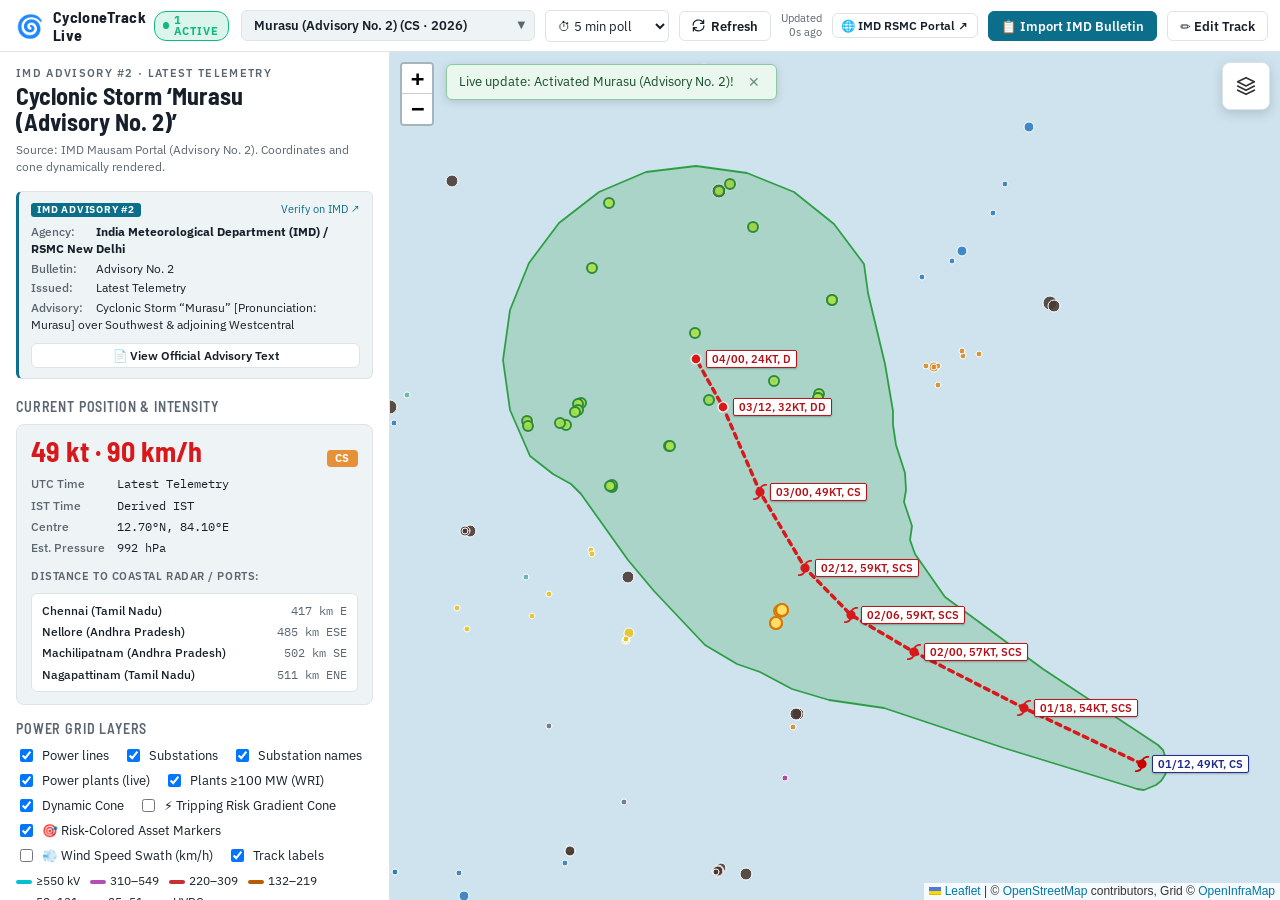
==== index.html @ f9aaacc7 "Integrate physical wind speed decay model into tripping risk and add toggles for risk gradient and w" ====
<!doctype html>
<html lang="en">
<head>
  <meta charset="utf-8">
  <meta name="viewport" content="width=device-width, initial-scale=1">
  <title>Live Cyclone Track & Power Grid Impact Dashboard</title>

  <!-- Google Fonts -->
  <link rel="stylesheet" href="https://fonts.googleapis.com/css2?family=Barlow+Semi+Condensed:wght@600;700&family=IBM+Plex+Mono:wght@400;500&family=IBM+Plex+Sans:wght@400;500;600&display=swap">

  <!-- Core Styles -->
  <link rel="stylesheet" href="leaflet.css">
  <link rel="stylesheet" href="app.css">
</head>
<body>

  <!-- TOP LIVE TOOLBAR -->
  <header id="topbar">
    <div class="brand-section">
      <span class="brand-logo" role="img" aria-label="Cyclone">🌀</span>
      <div class="brand-title">
        <span>CycloneTrack Live</span>
        <span class="live-badge" id="live-badge">
          <span class="live-dot"></span>
          <span id="live-indicator-text">LIVE</span>
        </span>
      </div>
    </div>

    <div class="toolbar-controls">
      <!-- Active Storm Selection Dropdown -->
      <div class="storm-select-wrap">
        <select id="storm-select" class="storm-select" aria-label="Select Cyclone"></select>
        <span class="storm-select-arrow">▼</span>
      </div>

      <!-- Auto Poll Selector -->
      <select id="auto-poll-select" title="Auto-refresh interval" aria-label="Auto-refresh interval">
        <option value="5" selected>⏱ 5 min poll</option>
        <option value="1">⏱ 1 min poll</option>
        <option value="15">⏱ 15 min poll</option>
        <option value="0">⏱ Manual only</option>
      </select>

      <!-- Refresh Now Button -->
      <button class="btn" id="refresh-btn" title="Check for latest live cyclone advisory">
        <svg width="13" height="13" viewBox="0 0 24 24" fill="none" stroke="currentColor" stroke-width="2.2" stroke-linecap="round" stroke-linejoin="round">
          <path d="M21.5 2v6h-6M2.5 22v-6h6M2 11.5a10 10 0 0 1 18.8-4.3M22 12.5a10 10 0 0 1-18.8 4.2"/>
        </svg>
        <span>Refresh</span>
      </button>

      <div class="refresh-meta">
        <span id="refresh-meta-time">Checking feeds...</span>
      </div>

      <!-- Action Buttons -->
      <a href="https://rsmcnewdelhi.imd.gov.in" target="_blank" rel="noopener" class="btn btn-sm" title="Open official IMD RSMC New Delhi website">
        🌐 IMD RSMC Portal ↗
      </a>

      <button class="btn btn-primary" id="btn-open-import" title="Paste official text bulletin from IMD or RSMC">
        📋 Import IMD Bulletin
      </button>

      <button class="btn" id="btn-open-edit" title="Edit track coordinates, winds, or simulate landfall">
        ✏️ Edit Track
      </button>
    </div>
  </header>

  <!-- MAIN APP CONTAINER -->
  <div id="main">
    <!-- LEFT SIDEBAR -->
    <aside id="panel">
      <header>
        <div class="eyebrow" id="storm-eyebrow">IMD Track · Live Advisory</div>
        <h1 id="storm-title">Tropical Cyclone Track</h1>
        <div class="issue" id="storm-source">Data plotted dynamically on OpenInfraMap power transmission infrastructure.</div>
      </header>

      <!-- OFFICIAL DATA SOURCE CARD -->
      <div class="source-card">
        <div class="source-header">
          <span class="source-badge" id="source-badge">OFFICIAL IMD ADVISORY</span>
          <a href="https://rsmcnewdelhi.imd.gov.in" id="source-link" target="_blank" rel="noopener">Verify on IMD ↗</a>
        </div>
        <div class="source-meta">
          <div><span class="lbl-dim">Agency:</span> <b id="source-agency">India Meteorological Department (IMD)</b></div>
          <div><span class="lbl-dim">Bulletin:</span> <span id="source-bulletin">Bulletin No. 19 (BOB/08/2026)</span></div>
          <div><span class="lbl-dim">Issued:</span> <span id="source-time">27 Oct 2026, 1715 IST (1145 UTC)</span></div>
          <div><span class="lbl-dim">Advisory:</span> <span id="source-type">National Cyclone Warning (Red Message)</span></div>
        </div>
        <button type="button" class="btn btn-sm" id="btn-view-raw-bulletin" style="width:100%; justify-content:center; margin-top:4px;">
          📄 View Official Advisory Text
        </button>
      </div>

      <!-- CURRENT OBSERVATION CARD -->
      <section>
        <h2>Current Position & Intensity</h2>
        <div class="now-card">
          <div class="now-header">
            <span class="now-wind" id="now-wind-badge">-- kt</span>
            <span class="now-cat-badge" id="now-cat-chip">--</span>
          </div>

          <dl class="now-grid">
            <dt>UTC Time</dt><dd id="now-time-utc">--</dd>
            <dt>IST Time</dt><dd id="now-time-ist">--</dd>
            <dt>Centre</dt><dd id="now-coords">--</dd>
            <dt>Est. Pressure</dt><dd id="now-pressure">--</dd>
          </dl>

          <!-- Dynamic Distances to Coastal Reference Ports -->
          <div style="font-size:11px; font-weight:600; text-transform:uppercase; letter-spacing:0.05em; color:var(--muted); margin-top:4px;">
            Distance to Coastal Radar / Ports:
          </div>
          <div class="distances-box" id="station-distances">
            <!-- Populated dynamically by app.js -->
          </div>
        </div>
      </section>

      <!-- MAP LAYERS & VOLTAGE LEGENDS -->
      <section>
        <h2>Power Grid Layers</h2>
        <div class="toggles">
          <label><input type="checkbox" id="t-lines" checked> Power lines</label>
          <label><input type="checkbox" id="t-subs" checked> Substations</label>
          <label><input type="checkbox" id="t-sname" checked> Substation names</label>
          <label><input type="checkbox" id="t-plants" checked> Power plants (live)</label>
          <label><input type="checkbox" id="t-wri" checked> Plants ≥100 MW (WRI)</label>
          <label><input type="checkbox" id="t-cone" checked> Dynamic Cone</label>
          <label><input type="checkbox" id="t-prob-gradient"> ⚡ Tripping Risk Gradient Cone</label>
          <label><input type="checkbox" id="t-asset-risk" checked> 🎯 Risk-Colored Asset Markers</label>
          <label><input type="checkbox" id="t-wind-gradient"> 💨 Wind Speed Swath (km/h)</label>
          <label><input type="checkbox" id="t-labels" checked> Track labels</label>
        </div>

        <!-- DYNAMIC PROBABILITY GRADIENT LEGEND (Visible when toggle is ON) -->
        <div id="prob-legend-card" class="prob-legend-card" style="display:none;">
          <div class="prob-legend-header">
            <span>⚡ Tripping Risk Gradient (P<sub>trip</sub>)</span>
            <span class="prob-legend-badge">Wind + Asymmetry + kV</span>
          </div>
          <div class="prob-gradient-bar"></div>
          <div class="prob-gradient-ticks">
            <span class="tick-low">Low (&lt;40%)</span>
            <span class="tick-med">Moderate (40–70%)</span>
            <span class="tick-high">High (&gt;70% / Eyewall)</span>
          </div>
        </div>

        <!-- DYNAMIC WIND SPEED SWATH LEGEND (Visible when wind swath toggle is ON) -->
        <div id="wind-legend-card" class="prob-legend-card wind-legend-card" style="display:none;">
          <div class="prob-legend-header">
            <span>💨 Wind Speed Swath (Rankine Model)</span>
            <span class="prob-legend-badge">Surface Wind</span>
          </div>
          <div class="wind-gradient-bar"></div>
          <div class="prob-gradient-ticks">
            <span class="tick-low">Gale (65–90 km/h)</span>
            <span class="tick-med">Storm (90–120 km/h)</span>
            <span class="tick-high">Hurricane (&gt;120 km/h)</span>
          </div>
        </div>

        <div class="kv">
          <span><i class="sw" style="background:#00C1CF"></i>≥550 kV</span>
          <span><i class="sw" style="background:#B54EB2"></i>310–549</span>
          <span><i class="sw" style="background:#C73030"></i>220–309</span>
          <span><i class="sw" style="background:#B55D00"></i>132–219</span>
          <span><i class="sw" style="background:#B59F10"></i>52–131</span>
          <span><i class="sw" style="background:#55B555"></i>25–51</span>
          <span><i class="sw" style="background:#4E01B5"></i>HVDC</span>
        </div>

        <div class="kv">
          <span><i class="dot" style="background:#4a3b35"></i>Coal</span>
          <span><i class="dot" style="background:#d98b2b"></i>Gas</span>
          <span><i class="dot" style="background:#2f7fc1"></i>Hydro</span>
          <span><i class="dot" style="background:#e6c229"></i>Solar</span>
          <span><i class="dot" style="background:#5bb5a2"></i>Wind</span>
          <span><i class="dot" style="background:#b0359b"></i>Nuclear</span>
        </div>
      </section>

      <!-- GRID ASSET IMPACT SCANNER -->
      <section>
        <h2>Grid Assets Inside the Cone</h2>
        <div class="row" style="flex-wrap: wrap; gap: 6px;">
          <select id="kv" aria-label="Voltage level filter" style="flex: 1 1 140px; min-width: 130px;">
            <option value="765">≥ 765 kV (Extra High Voltage)</option>
            <option value="400">≥ 400 kV (Grid Backbone)</option>
            <option value="220" selected>≥ 220 kV (High Voltage)</option>
            <option value="132">≥ 132 kV (Sub-Transmission)</option>
            <option value="66">≥ 66 kV (Regional Grid)</option>
            <option value="33">≥ 33 kV (Medium Voltage)</option>
            <option value="0">All Voltages</option>
          </select>
          <button class="btn btn-primary btn-sm" id="scan" title="Re-scan grid assets inside cone">Re-scan</button>
          <button class="btn btn-sm" id="fitcone" title="Zoom map to the cone of uncertainty">Zoom to Cone</button>
          <button class="btn btn-sm btn-success" id="btn-export-excel" title="Download Excel spreadsheet of exposed grid assets inside the forecast cone">
            <svg width="13" height="13" viewBox="0 0 24 24" fill="none" stroke="currentColor" stroke-width="2.2" stroke-linecap="round" stroke-linejoin="round">
              <path d="M21 15v4a2 2 0 0 1-2 2H5a2 2 0 0 1-2-2v-4"/>
              <polyline points="7 10 12 15 17 10"/>
              <line x1="12" y1="15" x2="12" y2="3"/>
            </svg>
            <span>Excel Download</span>
          </button>
        </div>

        <!-- RISK & WIND QUICK-TOGGLE ROW -->
        <div class="risk-toggle-row">
          <label class="risk-pill-toggle" title="Toggle Tripping Risk Color Gradient on the forecast cone">
            <input type="checkbox" id="t-prob-gradient-sec">
            <span>⚡ Tripping Risk Gradient</span>
          </label>
          <label class="risk-pill-toggle" title="Highlight affected substations and power plants with risk-colored circle markers on the map">
            <input type="checkbox" id="t-asset-risk-sec" checked>
            <span>🎯 Risk Markers on Map</span>
          </label>
          <label class="risk-pill-toggle" title="Show Wind Speed Intensity swath on the map">
            <input type="checkbox" id="t-wind-gradient-sec">
            <span>💨 Wind Swath</span>
          </label>
        </div>

        <p class="note">Filter transmission lines and substations on the map by voltage, and scan exposed assets inside the forecast cone.</p>
        <div id="assets"></div>
      </section>

      <!-- DYNAMIC TRACK POINTS TABLE -->
      <section>
        <h2>Track & Forecast Table</h2>
        <div style="overflow-x:auto">
          <table>
            <thead>
              <tr>
                <th>UTC</th>
                <th>IST</th>
                <th>Lat</th>
                <th>Lon</th>
                <th>kt (km/h)</th>
                <th>Cat</th>
              </tr>
            </thead>
            <tbody id="trk"></tbody>
          </table>
        </div>
        <p class="note">Click any row to inspect position. Forecast positions expand into the 70% Cone of Uncertainty following official IMD Standard Operating Procedure (SOP) error radii.</p>
      </section>

      <p class="note">
        Grid data © <a href="https://openinframap.org/copyright" target="_blank" rel="noopener">OpenInfraMap</a> / OpenStreetMap.
        Cyclone feeds: <a href="https://rsmcnewdelhi.imd.gov.in" target="_blank" rel="noopener">IMD RSMC New Delhi</a> &amp; Living Atlas JTWC/NHC.
      </p>
    </aside>

    <!-- MAP CONTAINER -->
    <div id="mapwrap">
      <div id="map"></div>
      <div id="status" role="status" hidden></div>
    </div>
  </div>

  <!-- MODAL: IMPORT IMD BULLETIN -->
  <div class="modal-overlay" id="modal-import" role="dialog" aria-modal="true" aria-labelledby="import-title">
    <div class="modal-box">
      <div class="modal-header">
        <h3 class="modal-title" id="import-title">📋 Import Official IMD Cyclone Bulletin</h3>
        <button type="button" class="modal-close" id="btn-close-import" aria-label="Close modal">✕</button>
      </div>
      <div class="modal-body">
        <p style="margin:0; font-size:12.5px; color:var(--muted);">
          Paste text directly from an official IMD Bulletin (RSMC New Delhi / Mausam portal) or choose a sample cyclone below. The engine will automatically extract the track points, winds, categories, and construct the dynamic Cone of Uncertainty.
        </p>

        <div style="font-size:11.5px; font-weight:600; color:var(--muted);">Or load a recent benchmark bulletin:</div>
        <div class="sample-pills">
          <button type="button" class="btn btn-sm btn-sample-bulletin" data-storm="dana_2024">Cyclone Dana (Oct 2024)</button>
          <button type="button" class="btn btn-sm btn-sample-bulletin" data-storm="remal_2024">Cyclone Remal (May 2024)</button>
          <button type="button" class="btn btn-sm btn-sample-bulletin" data-storm="michaung_2023">Cyclone Michaung (Dec 2023)</button>
          <button type="button" class="btn btn-sm btn-sample-bulletin" data-storm="biparjoy_2023">Cyclone Biparjoy (June 2023)</button>
          <button type="button" class="btn btn-sm btn-sample-bulletin" data-storm="arnab_2026">Cyclone Arnab (Scenario)</button>
        </div>

        <textarea class="bulletin-input" id="bulletin-textarea" placeholder="Paste full IMD bulletin text here..."></textarea>
      </div>
      <div class="modal-footer">
        <button type="button" class="btn" id="btn-cancel-import">Cancel</button>
        <button type="button" class="btn btn-primary" id="btn-apply-import">Parse &amp; Plot Dynamic Track</button>
      </div>
    </div>
  </div>

  <!-- MODAL: TRACK COORDINATE EDITOR -->
  <div class="modal-overlay" id="modal-edit" role="dialog" aria-modal="true" aria-labelledby="edit-title">
    <div class="modal-box" style="width:680px">
      <div class="modal-header">
        <h3 class="modal-title" id="edit-title">✏️ Interactive Track &amp; Landfall Simulator</h3>
        <button type="button" class="modal-close" id="btn-close-edit" aria-label="Close modal">✕</button>
      </div>
      <div class="modal-body">
        <p style="margin:0; font-size:12.5px; color:var(--muted);">
          Edit track coordinates, wind speed (knots), or category. The Cone of Uncertainty and exposed power grid assets will recalculate in real-time.
        </p>
        <div style="overflow-x:auto; max-height:260px;">
          <table>
            <thead>
              <tr>
                <th>Time</th><th>Lat (°N)</th><th>Lon (°E)</th><th>kt</th><th>Cat</th><th>Kind</th><th></th>
              </tr>
            </thead>
            <tbody id="editor-tbody"></tbody>
          </table>
        </div>
        <button type="button" class="btn btn-sm" id="btn-add-point" style="align-self:flex-start;">+ Add Coordinate</button>
      </div>
      <div class="modal-footer">
        <button type="button" class="btn" id="btn-cancel-edit">Cancel</button>
        <button type="button" class="btn btn-primary" id="btn-apply-edit">Recalculate Cone &amp; Apply</button>
      </div>
    </div>
  </div>

  <!-- MODAL: VIEW RAW OFFICIAL BULLETIN -->
  <div class="modal-overlay" id="modal-raw" role="dialog" aria-modal="true" aria-labelledby="raw-title">
    <div class="modal-box" style="width:680px">
      <div class="modal-header">
        <h3 class="modal-title" id="raw-title">📄 Official Meteorological Advisory Text</h3>
        <button type="button" class="modal-close" id="btn-close-raw" aria-label="Close modal">✕</button>
      </div>
      <div class="modal-body">
        <div style="display:flex; justify-content:space-between; align-items:center; font-size:12px; color:var(--muted); margin-bottom:4px;">
          <span id="raw-modal-meta">Source: IMD RSMC New Delhi (Official Bulletin)</span>
          <a href="https://rsmcnewdelhi.imd.gov.in" target="_blank" rel="noopener" class="btn btn-sm" id="raw-modal-link">Open IMD Website ↗</a>
        </div>
        <pre class="raw-bulletin-box" id="raw-bulletin-text"></pre>
      </div>
      <div class="modal-footer">
        <button type="button" class="btn" id="btn-cancel-raw">Close</button>
      </div>
    </div>
  </div>

  <!-- SCRIPTS -->
  <script src="leaflet-bundle.js"></script>
  <script src="base_data.js"></script>
  <script src="cyclone_presets.js"></script>
  <script src="data/latest_cyclone_data.js"></script>
  <script src="cyclone_engine.js"></script>
  <script src="app.js"></script>
</body>
</html>
---- leaflet.css ----
.leaflet-pane,
.leaflet-tile,
.leaflet-marker-icon,
.leaflet-marker-shadow,
.leaflet-tile-container,
.leaflet-pane > svg,
.leaflet-pane > canvas,
.leaflet-zoom-box,
.leaflet-image-layer,
.leaflet-layer {
	position: absolute;
	left: 0;
	top: 0;
	}
.leaflet-container {
	overflow: hidden;
	}
.leaflet-tile,
.leaflet-marker-icon,
.leaflet-marker-shadow {
	-webkit-user-select: none;
	   -moz-user-select: none;
	        user-select: none;
	  -webkit-user-drag: none;
	}
/* Prevents IE11 from highlighting tiles in blue */
.leaflet-tile::selection {
	background: transparent;
}
/* Safari renders non-retina tile on retina better with this, but Chrome is worse */
.leaflet-safari .leaflet-tile {
	image-rendering: -webkit-optimize-contrast;
	}
/* hack that prevents hw layers "stretching" when loading new tiles */
.leaflet-safari .leaflet-tile-container {
	width: 1600px;
	height: 1600px;
	-webkit-transform-origin: 0 0;
	}
.leaflet-marker-icon,
.leaflet-marker-shadow {
	display: block;
	}
/* .leaflet-container svg: reset svg max-width decleration shipped in Joomla! (joomla.org) 3.x */
/* .leaflet-container img: map is broken in FF if you have max-width: 100% on tiles */
.leaflet-container .leaflet-overlay-pane svg {
	max-width: none !important;
	max-height: none !important;
	}
.leaflet-container .leaflet-marker-pane img,
.leaflet-container .leaflet-shadow-pane img,
.leaflet-container .leaflet-tile-pane img,
.leaflet-container img.leaflet-image-layer,
.leaflet-container .leaflet-tile {
	max-width: none !important;
	max-height: none !important;
	width: auto;
	padding: 0;
	}

.leaflet-container img.leaflet-tile {
	/* See: https://bugs.chromium.org/p/chromium/issues/detail?id=600120 */
	mix-blend-mode: plus-lighter;
}

.leaflet-container.leaflet-touch-zoom {
	-ms-touch-action: pan-x pan-y;
	touch-action: pan-x pan-y;
	}
.leaflet-container.leaflet-touch-drag {
	-ms-touch-action: pinch-zoom;
	/* Fallback for FF which doesn't support pinch-zoom */
	touch-action: none;
	touch-action: pinch-zoom;
}
.leaflet-container.leaflet-touch-drag.leaflet-touch-zoom {
	-ms-touch-action: none;
	touch-action: none;
}
.leaflet-container {
	-webkit-tap-highlight-color: transparent;
}
.leaflet-container a {
	-webkit-tap-highlight-color: rgba(51, 181, 229, 0.4);
}
.leaflet-tile {
	filter: inherit;
	visibility: hidden;
	}
.leaflet-tile-loaded {
	visibility: inherit;
	}
.leaflet-zoom-box {
	width: 0;
	height: 0;
	-moz-box-sizing: border-box;
	     box-sizing: border-box;
	z-index: 800;
	}
/* workaround for https://bugzilla.mozilla.org/show_bug.cgi?id=888319 */
.leaflet-overlay-pane svg {
	-moz-user-select: none;
	}

.leaflet-pane         { z-index: 400; }

.leaflet-tile-pane    { z-index: 200; }
.leaflet-overlay-pane { z-index: 400; }
.leaflet-shadow-pane  { z-index: 500; }
.leaflet-marker-pane  { z-index: 600; }
.leaflet-tooltip-pane   { z-index: 650; }
.leaflet-popup-pane   { z-index: 700; }

.leaflet-map-pane canvas { z-index: 100; }
.leaflet-map-pane svg    { z-index: 200; }

.leaflet-vml-shape {
	width: 1px;
	height: 1px;
	}
.lvml {
	behavior: url(#default#VML);
	display: inline-block;
	position: absolute;
	}


/* control positioning */

.leaflet-control {
	position: relative;
	z-index: 800;
	pointer-events: visiblePainted; /* IE 9-10 doesn't have auto */
	pointer-events: auto;
	}
.leaflet-top,
.leaflet-bottom {
	position: absolute;
	z-index: 1000;
	pointer-events: none;
	}
.leaflet-top {
	top: 0;
	}
.leaflet-right {
	right: 0;
	}
.leaflet-bottom {
	bottom: 0;
	}
.leaflet-left {
	left: 0;
	}
.leaflet-control {
	float: left;
	clear: both;
	}
.leaflet-right .leaflet-control {
	float: right;
	}
.leaflet-top .leaflet-control {
	margin-top: 10px;
	}
.leaflet-bottom .leaflet-control {
	margin-bottom: 10px;
	}
.leaflet-left .leaflet-control {
	margin-left: 10px;
	}
.leaflet-right .leaflet-control {
	margin-right: 10px;
	}


/* zoom and fade animations */

.leaflet-fade-anim .leaflet-popup {
	opacity: 0;
	-webkit-transition: opacity 0.2s linear;
	   -moz-transition: opacity 0.2s linear;
	        transition: opacity 0.2s linear;
	}
.leaflet-fade-anim .leaflet-map-pane .leaflet-popup {
	opacity: 1;
	}
.leaflet-zoom-animated {
	-webkit-transform-origin: 0 0;
	    -ms-transform-origin: 0 0;
	        transform-origin: 0 0;
	}
svg.leaflet-zoom-animated {
	will-change: transform;
}

.leaflet-zoom-anim .leaflet-zoom-animated {
	-webkit-transition: -webkit-transform 0.25s cubic-bezier(0,0,0.25,1);
	   -moz-transition:    -moz-transform 0.25s cubic-bezier(0,0,0.25,1);
	        transition:         transform 0.25s cubic-bezier(0,0,0.25,1);
	}
.leaflet-zoom-anim .leaflet-tile,
.leaflet-pan-anim .leaflet-tile {
	-webkit-transition: none;
	   -moz-transition: none;
	        transition: none;
	}

.leaflet-zoom-anim .leaflet-zoom-hide {
	visibility: hidden;
	}


/* cursors */

.leaflet-interactive {
	cursor: pointer;
	}
.leaflet-grab {
	cursor: -webkit-grab;
	cursor:    -moz-grab;
	cursor:         grab;
	}
.leaflet-crosshair,
.leaflet-crosshair .leaflet-interactive {
	cursor: crosshair;
	}
.leaflet-popup-pane,
.leaflet-control {
	cursor: auto;
	}
.leaflet-dragging .leaflet-grab,
.leaflet-dragging .leaflet-grab .leaflet-interactive,
.leaflet-dragging .leaflet-marker-draggable {
	cursor: move;
	cursor: -webkit-grabbing;
	cursor:    -moz-grabbing;
	cursor:         grabbing;
	}

/* marker & overlays interactivity */
.leaflet-marker-icon,
.leaflet-marker-shadow,
.leaflet-image-layer,
.leaflet-pane > svg path,
.leaflet-tile-container {
	pointer-events: none;
	}

.leaflet-marker-icon.leaflet-interactive,
.leaflet-image-layer.leaflet-interactive,
.leaflet-pane > svg path.leaflet-interactive,
svg.leaflet-image-layer.leaflet-interactive path {
	pointer-events: visiblePainted; /* IE 9-10 doesn't have auto */
	pointer-events: auto;
	}

/* visual tweaks */

.leaflet-container {
	background: #ddd;
	outline-offset: 1px;
	}
.leaflet-container a {
	color: #0078A8;
	}
.leaflet-zoom-box {
	border: 2px dotted #38f;
	background: rgba(255,255,255,0.5);
	}


/* general typography */
.leaflet-container {
	font-family: "Helvetica Neue", Arial, Helvetica, sans-serif;
	font-size: 12px;
	font-size: 0.75rem;
	line-height: 1.5;
	}


/* general toolbar styles */

.leaflet-bar {
	box-shadow: 0 1px 5px rgba(0,0,0,0.65);
	border-radius: 4px;
	}
.leaflet-bar a {
	background-color: #fff;
	border-bottom: 1px solid #ccc;
	width: 26px;
	height: 26px;
	line-height: 26px;
	display: block;
	text-align: center;
	text-decoration: none;
	color: black;
	}
.leaflet-bar a,
.leaflet-control-layers-toggle {
	background-position: 50% 50%;
	background-repeat: no-repeat;
	display: block;
	}
.leaflet-bar a:hover,
.leaflet-bar a:focus {
	background-color: #f4f4f4;
	}
.leaflet-bar a:first-child {
	border-top-left-radius: 4px;
	border-top-right-radius: 4px;
	}
.leaflet-bar a:last-child {
	border-bottom-left-radius: 4px;
	border-bottom-right-radius: 4px;
	border-bottom: none;
	}
.leaflet-bar a.leaflet-disabled {
	cursor: default;
	background-color: #f4f4f4;
	color: #bbb;
	}

.leaflet-touch .leaflet-bar a {
	width: 30px;
	height: 30px;
	line-height: 30px;
	}
.leaflet-touch .leaflet-bar a:first-child {
	border-top-left-radius: 2px;
	border-top-right-radius: 2px;
	}
.leaflet-touch .leaflet-bar a:last-child {
	border-bottom-left-radius: 2px;
	border-bottom-right-radius: 2px;
	}

/* zoom control */

.leaflet-control-zoom-in,
.leaflet-control-zoom-out {
	font: bold 18px 'Lucida Console', Monaco, monospace;
	text-indent: 1px;
	}

.leaflet-touch .leaflet-control-zoom-in, .leaflet-touch .leaflet-control-zoom-out  {
	font-size: 22px;
	}


/* layers control */

.leaflet-control-layers {
	box-shadow: 0 1px 5px rgba(0,0,0,0.4);
	background: #fff;
	border-radius: 5px;
	}
.leaflet-control-layers-toggle {
	background-image: url(images/layers.png);
	width: 36px;
	height: 36px;
	}
.leaflet-retina .leaflet-control-layers-toggle {
	background-image: url(images/layers-2x.png);
	background-size: 26px 26px;
	}
.leaflet-touch .leaflet-control-layers-toggle {
	width: 44px;
	height: 44px;
	}
.leaflet-control-layers .leaflet-control-layers-list,
.leaflet-control-layers-expanded .leaflet-control-layers-toggle {
	display: none;
	}
.leaflet-control-layers-expanded .leaflet-control-layers-list {
	display: block;
	position: relative;
	}
.leaflet-control-layers-expanded {
	padding: 6px 10px 6px 6px;
	color: #333;
	background: #fff;
	}
.leaflet-control-layers-scrollbar {
	overflow-y: scroll;
	overflow-x: hidden;
	padding-right: 5px;
	}
.leaflet-control-layers-selector {
	margin-top: 2px;
	position: relative;
	top: 1px;
	}
.leaflet-control-layers label {
	display: block;
	font-size: 13px;
	font-size: 1.08333em;
	}
.leaflet-control-layers-separator {
	height: 0;
	border-top: 1px solid #ddd;
	margin: 5px -10px 5px -6px;
	}

/* Default icon URLs */
.leaflet-default-icon-path { /* used only in path-guessing heuristic, see L.Icon.Default */
	background-image: url(images/marker-icon.png);
	}


/* attribution and scale controls */

.leaflet-container .leaflet-control-attribution {
	background: #fff;
	background: rgba(255, 255, 255, 0.8);
	margin: 0;
	}
.leaflet-control-attribution,
.leaflet-control-scale-line {
	padding: 0 5px;
	color: #333;
	line-height: 1.4;
	}
.leaflet-control-attribution a {
	text-decoration: none;
	}
.leaflet-control-attribution a:hover,
.leaflet-control-attribution a:focus {
	text-decoration: underline;
	}
.leaflet-attribution-flag {
	display: inline !important;
	vertical-align: baseline !important;
	width: 1em;
	height: 0.6669em;
	}
.leaflet-left .leaflet-control-scale {
	margin-left: 5px;
	}
.leaflet-bottom .leaflet-control-scale {
	margin-bottom: 5px;
	}
.leaflet-control-scale-line {
	border: 2px solid #777;
	border-top: none;
	line-height: 1.1;
	padding: 2px 5px 1px;
	white-space: nowrap;
	-moz-box-sizing: border-box;
	     box-sizing: border-box;
	background: rgba(255, 255, 255, 0.8);
	text-shadow: 1px 1px #fff;
	}
.leaflet-control-scale-line:not(:first-child) {
	border-top: 2px solid #777;
	border-bottom: none;
	margin-top: -2px;
	}
.leaflet-control-scale-line:not(:first-child):not(:last-child) {
	border-bottom: 2px solid #777;
	}

.leaflet-touch .leaflet-control-attribution,
.leaflet-touch .leaflet-control-layers,
.leaflet-touch .leaflet-bar {
	box-shadow: none;
	}
.leaflet-touch .leaflet-control-layers,
.leaflet-touch .leaflet-bar {
	border: 2px solid rgba(0,0,0,0.2);
	background-clip: padding-box;
	}


/* popup */

.leaflet-popup {
	position: absolute;
	text-align: center;
	margin-bottom: 20px;
	}
.leaflet-popup-content-wrapper {
	padding: 1px;
	text-align: left;
	border-radius: 12px;
	}
.leaflet-popup-content {
	margin: 13px 24px 13px 20px;
	line-height: 1.3;
	font-size: 13px;
	font-size: 1.08333em;
	min-height: 1px;
	}
.leaflet-popup-content p {
	margin: 17px 0;
	margin: 1.3em 0;
	}
.leaflet-popup-tip-container {
	width: 40px;
	height: 20px;
	position: absolute;
	left: 50%;
	margin-top: -1px;
	margin-left: -20px;
	overflow: hidden;
	pointer-events: none;
	}
.leaflet-popup-tip {
	width: 17px;
	height: 17px;
	padding: 1px;

	margin: -10px auto 0;
	pointer-events: auto;

	-webkit-transform: rotate(45deg);
	   -moz-transform: rotate(45deg);
	    -ms-transform: rotate(45deg);
	        transform: rotate(45deg);
	}
.leaflet-popup-content-wrapper,
.leaflet-popup-tip {
	background: white;
	color: #333;
	box-shadow: 0 3px 14px rgba(0,0,0,0.4);
	}
.leaflet-container a.leaflet-popup-close-button {
	position: absolute;
	top: 0;
	right: 0;
	border: none;
	text-align: center;
	width: 24px;
	height: 24px;
	font: 16px/24px Tahoma, Verdana, sans-serif;
	color: #757575;
	text-decoration: none;
	background: transparent;
	}
.leaflet-container a.leaflet-popup-close-button:hover,
.leaflet-container a.leaflet-popup-close-button:focus {
	color: #585858;
	}
.leaflet-popup-scrolled {
	overflow: auto;
	}

.leaflet-oldie .leaflet-popup-content-wrapper {
	-ms-zoom: 1;
	}
.leaflet-oldie .leaflet-popup-tip {
	width: 24px;
	margin: 0 auto;

	-ms-filter: "progid:DXImageTransform.Microsoft.Matrix(M11=0.70710678, M12=0.70710678, M21=-0.70710678, M22=0.70710678)";
	filter: progid:DXImageTransform.Microsoft.Matrix(M11=0.70710678, M12=0.70710678, M21=-0.70710678, M22=0.70710678);
	}

.leaflet-oldie .leaflet-control-zoom,
.leaflet-oldie .leaflet-control-layers,
.leaflet-oldie .leaflet-popup-content-wrapper,
.leaflet-oldie .leaflet-popup-tip {
	border: 1px solid #999;
	}


/* div icon */

.leaflet-div-icon {
	background: #fff;
	border: 1px solid #666;
	}


/* Tooltip */
/* Base styles for the element that has a tooltip */
.leaflet-tooltip {
	position: absolute;
	padding: 6px;
	background-color: #fff;
	border: 1px solid #fff;
	border-radius: 3px;
	color: #222;
	white-space: nowrap;
	-webkit-user-select: none;
	-moz-user-select: none;
	-ms-user-select: none;
	user-select: none;
	pointer-events: none;
	box-shadow: 0 1px 3px rgba(0,0,0,0.4);
	}
.leaflet-tooltip.leaflet-interactive {
	cursor: pointer;
	pointer-events: auto;
	}
.leaflet-tooltip-top:before,
.leaflet-tooltip-bottom:before,
.leaflet-tooltip-left:before,
.leaflet-tooltip-right:before {
	position: absolute;
	pointer-events: none;
	border: 6px solid transparent;
	background: transparent;
	content: "";
	}

/* Directions */

.leaflet-tooltip-bottom {
	margin-top: 6px;
}
.leaflet-tooltip-top {
	margin-top: -6px;
}
.leaflet-tooltip-bottom:before,
.leaflet-tooltip-top:before {
	left: 50%;
	margin-left: -6px;
	}
.leaflet-tooltip-top:before {
	bottom: 0;
	margin-bottom: -12px;
	border-top-color: #fff;
	}
.leaflet-tooltip-bottom:before {
	top: 0;
	margin-top: -12px;
	margin-left: -6px;
	border-bottom-color: #fff;
	}
.leaflet-tooltip-left {
	margin-left: -6px;
}
.leaflet-tooltip-right {
	margin-left: 6px;
}
.leaflet-tooltip-left:before,
.leaflet-tooltip-right:before {
	top: 50%;
	margin-top: -6px;
	}
.leaflet-tooltip-left:before {
	right: 0;
	margin-right: -12px;
	border-left-color: #fff;
	}
.leaflet-tooltip-right:before {
	left: 0;
	margin-left: -12px;
	border-right-color: #fff;
	}

/* Printing */

@media print {
	/* Prevent printers from removing background-images of controls. */
	.leaflet-control {
		-webkit-print-color-adjust: exact;
		print-color-adjust: exact;
		}
	}
</style>
---- app.css ----
/* app.css - Styles for Live Cyclone Tracking & Power Grid Dashboard */

:root {
  --bg: #f3f5f6;
  --panel: #ffffff;
  --fg: #17202a;
  --muted: #5b6670;
  --rule: #dde3e7;
  --fc: #d7191c;
  --accent: #0b6e8a;
  --accent-hover: #08556b;
  --chip: #eef3f5;
  --live-green: #10b981;
  --live-pulse: rgba(16, 185, 129, 0.4);
  --warning-amber: #f59e0b;
  --danger-red: #ef4444;
  --display: "Barlow Semi Condensed", "Arial Narrow", Arial, sans-serif;
  --body: "IBM Plex Sans", system-ui, -apple-system, "Segoe UI", sans-serif;
  --mono: "IBM Plex Mono", ui-monospace, Menlo, Consolas, monospace;
}

@media (prefers-color-scheme: dark) {
  :root {
    --bg: #0f1418;
    --panel: #161d22;
    --fg: #e4eaee;
    --muted: #93a0aa;
    --rule: #2a343b;
    --accent: #4cc3e0;
    --accent-hover: #6dd4ec;
    --chip: #1f292f;
    --live-green: #34d399;
    --live-pulse: rgba(52, 211, 153, 0.4);
    color-scheme: dark;
  }
}

* { box-sizing: border-box; }
html, body { height: 100%; margin: 0; padding: 0; }
body {
  background: var(--bg);
  color: var(--fg);
  font: 14px/1.45 var(--body);
  display: flex;
  flex-direction: column;
  overflow: hidden;
}

/* TOP LIVE CONTROL BAR */
#topbar {
  height: 52px;
  background: var(--panel);
  border-bottom: 1px solid var(--rule);
  display: flex;
  align-items: center;
  justify-content: space-between;
  padding: 0 16px;
  gap: 12px;
  z-index: 1000;
  flex: none;
}

.brand-section {
  display: flex;
  align-items: center;
  gap: 10px;
}

.brand-logo {
  font-size: 22px;
  line-height: 1;
  animation: spinSlow 20s linear infinite;
  display: inline-block;
}

@keyframes spinSlow {
  from { transform: rotate(0deg); }
  to { transform: rotate(360deg); }
}

.brand-title {
  font: 700 16px/1.1 var(--display);
  letter-spacing: 0.02em;
  display: flex;
  align-items: center;
  gap: 8px;
}

.live-badge {
  display: inline-flex;
  align-items: center;
  gap: 5px;
  font: 700 11px/1 var(--body);
  letter-spacing: 0.08em;
  text-transform: uppercase;
  padding: 3px 8px;
  border-radius: 12px;
  background: rgba(16, 185, 129, 0.15);
  color: var(--live-green);
  border: 1px solid var(--live-green);
}

.live-dot {
  width: 7px;
  height: 7px;
  background: var(--live-green);
  border-radius: 50%;
  box-shadow: 0 0 0 0 var(--live-pulse);
  animation: pulseGreen 1.8s infinite;
}

@keyframes pulseGreen {
  0% { transform: scale(0.95); box-shadow: 0 0 0 0 var(--live-pulse); }
  70% { transform: scale(1); box-shadow: 0 0 0 7px rgba(16, 185, 129, 0); }
  100% { transform: scale(0.95); box-shadow: 0 0 0 0 rgba(16, 185, 129, 0); }
}

.toolbar-controls {
  display: flex;
  align-items: center;
  gap: 10px;
}

.storm-select-wrap {
  position: relative;
  display: flex;
  align-items: center;
}

.storm-select {
  font: 600 13px var(--body);
  padding: 6px 30px 6px 12px;
  border-radius: 6px;
  border: 1px solid var(--rule);
  background: var(--chip);
  color: var(--fg);
  cursor: pointer;
  appearance: none;
  min-width: 210px;
}

.storm-select-arrow {
  position: absolute;
  right: 10px;
  pointer-events: none;
  font-size: 10px;
  color: var(--muted);
}

.btn {
  font: 600 12.5px var(--body);
  padding: 6px 12px;
  border-radius: 6px;
  border: 1px solid var(--rule);
  background: var(--panel);
  color: var(--fg);
  cursor: pointer;
  display: inline-flex;
  align-items: center;
  gap: 6px;
  transition: all 0.15s ease;
  white-space: nowrap;
}

.btn:hover {
  background: var(--chip);
  border-color: var(--accent);
}

.btn-primary {
  background: var(--accent);
  border-color: var(--accent);
  color: #ffffff;
}

.btn-primary:hover {
  background: var(--accent-hover);
  border-color: var(--accent-hover);
}

.btn-success {
  background: #107c41;
  color: #ffffff;
  border-color: #0b5c2f;
  font-weight: 600;
  display: inline-flex;
  align-items: center;
  gap: 5px;
}

.btn-success:hover {
  background: #0e6b37;
  border-color: #084824;
  color: #ffffff;
}

.btn-sm {
  padding: 4px 8px;
  font-size: 11.5px;
}

.refresh-btn.spinning svg {
  animation: spin 1s linear infinite;
}

@keyframes spin {
  from { transform: rotate(0deg); }
  to { transform: rotate(360deg); }
}

.refresh-meta {
  font-size: 11px;
  color: var(--muted);
  display: flex;
  flex-direction: column;
  line-height: 1.2;
  text-align: right;
}

/* MAIN VIEW: SIDEBAR + MAP */
#main {
  flex: 1;
  display: flex;
  min-height: 0;
  position: relative;
}

#panel {
  width: 390px;
  flex: none;
  height: 100%;
  overflow-y: auto;
  background: var(--panel);
  border-right: 1px solid var(--rule);
  padding: 16px 16px 32px;
  display: flex;
  flex-direction: column;
  gap: 16px;
}

#mapwrap {
  flex: 1;
  height: 100%;
  min-width: 0;
  position: relative;
}

#map {
  position: absolute;
  inset: 0;
  background: #cfe3ee;
}

/* FLOATING STATUS TOAST */
#status {
  position: absolute;
  left: 56px;
  top: 12px;
  max-width: min(440px, calc(100% - 70px));
  background: #fffbe6;
  color: #3d3300;
  border: 1px solid #e0c96b;
  border-radius: 6px;
  padding: 8px 12px;
  font: 12.5px/1.4 var(--body);
  box-shadow: 0 2px 8px rgba(0, 0, 0, 0.15);
  z-index: 1000;
  display: flex;
  align-items: center;
  justify-content: space-between;
  gap: 10px;
  transition: opacity 0.3s ease;
}

#status[hidden] {
  display: none !important;
}

#status.ok {
  background: #eaf7ee;
  color: #174d2a;
  border-color: #8cc9a0;
}

.status-close {
  background: transparent;
  border: 0;
  color: inherit;
  font-size: 14px;
  line-height: 1;
  cursor: pointer;
  padding: 2px 4px;
  opacity: 0.6;
  border-radius: 3px;
  flex: none;
}

.status-close:hover {
  opacity: 1;
  background: rgba(0, 0, 0, 0.08);
}


/* PANEL SECTIONS */
.eyebrow {
  font: 600 11px/1 var(--body);
  letter-spacing: 0.12em;
  text-transform: uppercase;
  color: var(--muted);
  display: flex;
  align-items: center;
  justify-content: space-between;
  margin-bottom: 4px;
}

h1 {
  font: 700 24px/1.1 var(--display);
  margin: 0 0 6px;
  text-wrap: balance;
}

.issue {
  color: var(--muted);
  font-size: 12px;
  line-height: 1.4;
}

h2 {
  font: 600 14px/1.2 var(--display);
  letter-spacing: 0.06em;
  text-transform: uppercase;
  margin: 0 0 8px;
  color: var(--muted);
  display: flex;
  align-items: center;
  justify-content: space-between;
}

/* SOURCE & VERIFICATION CARD */
.source-card {
  background: var(--chip);
  border: 1px solid var(--rule);
  border-left: 3px solid var(--accent);
  border-radius: 6px;
  padding: 10px 12px;
  display: flex;
  flex-direction: column;
  gap: 6px;
  margin-bottom: 4px;
}

.source-header {
  display: flex;
  justify-content: space-between;
  align-items: center;
  font-size: 11px;
}

.source-badge {
  font: 700 10px/1 var(--body);
  letter-spacing: 0.08em;
  text-transform: uppercase;
  background: var(--accent);
  color: #fff;
  padding: 2px 6px;
  border-radius: 3px;
}

.source-meta {
  font-size: 11.5px;
  display: flex;
  flex-direction: column;
  gap: 3px;
  color: var(--fg);
}

.source-meta .lbl-dim {
  color: var(--muted);
  font-weight: 500;
  display: inline-block;
  width: 62px;
}

.raw-bulletin-box {
  background: var(--bg);
  color: var(--fg);
  border: 1px solid var(--rule);
  border-radius: 6px;
  padding: 12px;
  font-family: var(--mono);
  font-size: 12px;
  line-height: 1.5;
  white-space: pre-wrap;
  word-break: break-word;
  max-height: 380px;
  overflow-y: auto;
  margin: 0;
}

/* CURRENT STATUS CARD */
.now-card {
  background: var(--chip);
  border-radius: 8px;
  padding: 12px 14px;
  display: flex;
  flex-direction: column;
  gap: 8px;
  border: 1px solid var(--rule);
}

.now-header {
  display: flex;
  justify-content: space-between;
  align-items: baseline;
}

.now-wind {
  font: 700 28px/1 var(--display);
  color: var(--fc);
}

.now-cat-badge {
  font: 700 11px/1 var(--body);
  padding: 3px 8px;
  border-radius: 4px;
  color: #ffffff;
  background: var(--fc);
  letter-spacing: 0.05em;
}

.now-grid {
  display: grid;
  grid-template-columns: auto 1fr;
  gap: 4px 12px;
  font-size: 12px;
  margin: 0;
}

.now-grid dt {
  color: var(--muted);
  font-weight: 500;
}

.now-grid dd {
  margin: 0;
  font-family: var(--mono);
  font-size: 12px;
}

/* DISTANCES LIST */
.distances-box {
  background: var(--panel);
  border-radius: 6px;
  padding: 8px 10px;
  border: 1px solid var(--rule);
  display: flex;
  flex-direction: column;
  gap: 4px;
}

.dist-item {
  display: flex;
  justify-content: space-between;
  font-size: 12px;
}

.dist-name { color: var(--fg); font-weight: 500; }
.dist-val { font-family: var(--mono); color: var(--muted); }

/* TOGGLES & LEGENDS */
.toggles {
  display: flex;
  flex-wrap: wrap;
  gap: 6px 14px;
}

.toggles label {
  display: flex;
  align-items: center;
  gap: 6px;
  cursor: pointer;
  font-size: 12.5px;
}

.kv {
  display: flex;
  flex-wrap: wrap;
  gap: 4px 10px;
  font-size: 11.5px;
  margin-top: 8px;
}

.sw {
  display: inline-block;
  width: 16px;
  height: 4px;
  border-radius: 2px;
  vertical-align: middle;
  margin-right: 4px;
}

.dot {
  display: inline-block;
  width: 8px;
  height: 8px;
  border-radius: 50%;
  vertical-align: middle;
  margin-right: 4px;
  border: 1px solid #fff;
}

/* GRID ASSET SCANNER */
.row {
  display: flex;
  gap: 8px;
  flex-wrap: wrap;
  align-items: center;
}

select {
  font: 12.5px var(--body);
  padding: 6px 8px;
  border-radius: 5px;
  border: 1px solid var(--rule);
  background: var(--panel);
  color: var(--fg);
}

#assets {
  font-size: 12px;
  max-height: 260px;
  overflow-y: auto;
}

#assets ul {
  list-style: none;
  margin: 0 0 10px;
  padding: 0;
}

#assets li {
  padding: 3px 4px;
  border-bottom: 1px dashed var(--rule);
  display: flex;
  justify-content: space-between;
  gap: 8px;
  cursor: pointer;
  border-radius: 3px;
}

#assets li:hover {
  background: var(--chip);
}

#assets li span:last-child {
  font-family: var(--mono);
  color: var(--muted);
  white-space: nowrap;
}

.impact-summary {
  display: grid;
  grid-template-columns: repeat(3, 1fr);
  gap: 6px;
  margin-bottom: 10px;
}

.impact-chip {
  background: var(--chip);
  padding: 6px 8px;
  border-radius: 5px;
  text-align: center;
  border: 1px solid var(--rule);
}

.impact-chip-val {
  font: 700 15px/1 var(--display);
  color: var(--accent);
}

.impact-chip-lbl {
  font-size: 10px;
  color: var(--muted);
  margin-top: 2px;
}

/* TRACK TABLE */
table {
  width: 100%;
  border-collapse: collapse;
  font-variant-numeric: tabular-nums;
}

th {
  text-align: left;
  font: 600 10.5px var(--body);
  letter-spacing: 0.08em;
  text-transform: uppercase;
  color: var(--muted);
  padding: 5px 4px;
  border-bottom: 1px solid var(--rule);
}

td {
  padding: 5px 4px;
  border-bottom: 1px solid var(--rule);
  font-family: var(--mono);
  font-size: 11.5px;
  white-space: nowrap;
}

tbody tr { cursor: pointer; transition: background 0.1s; }
tbody tr:hover { background: var(--chip); }
tr.now { font-weight: 600; background: rgba(11, 110, 138, 0.08); }
tr.fc td:first-child { color: var(--fc); }

.cat-chip {
  font-family: var(--body);
  font-size: 10px;
  font-weight: 700;
  padding: 1px 5px;
  border-radius: 3px;
  color: #ffffff;
  display: inline-block;
}

.note {
  font-size: 11.5px;
  color: var(--muted);
  margin: 6px 0 0;
  line-height: 1.4;
}

a { color: var(--accent); text-decoration: none; }
a:hover { text-decoration: underline; }

/* MODAL DIALOGS */
.modal-overlay {
  position: fixed;
  inset: 0;
  background: rgba(0, 0, 0, 0.6);
  backdrop-filter: blur(2px);
  z-index: 2000;
  display: flex;
  align-items: center;
  justify-content: center;
  padding: 16px;
  opacity: 0;
  pointer-events: none;
  transition: opacity 0.2s ease;
}

.modal-overlay.open {
  opacity: 1;
  pointer-events: auto;
}

.modal-box {
  background: var(--panel);
  border-radius: 10px;
  width: 600px;
  max-width: 100%;
  max-height: 85vh;
  box-shadow: 0 10px 30px rgba(0, 0, 0, 0.3);
  border: 1px solid var(--rule);
  display: flex;
  flex-direction: column;
  overflow: hidden;
}

.modal-header {
  padding: 14px 18px;
  border-bottom: 1px solid var(--rule);
  display: flex;
  justify-content: space-between;
  align-items: center;
}

.modal-title {
  font: 700 17px/1 var(--display);
  margin: 0;
}

.modal-close {
  background: transparent;
  border: 0;
  font-size: 20px;
  cursor: pointer;
  color: var(--muted);
  padding: 0 4px;
}

.modal-body {
  padding: 16px 18px;
  overflow-y: auto;
  display: flex;
  flex-direction: column;
  gap: 12px;
}

.modal-footer {
  padding: 12px 18px;
  border-top: 1px solid var(--rule);
  display: flex;
  justify-content: flex-end;
  gap: 10px;
  background: var(--chip);
}

textarea.bulletin-input {
  width: 100%;
  height: 220px;
  font-family: var(--mono);
  font-size: 12px;
  padding: 10px;
  border: 1px solid var(--rule);
  border-radius: 6px;
  background: var(--bg);
  color: var(--fg);
  resize: vertical;
}

.sample-pills {
  display: flex;
  flex-wrap: wrap;
  gap: 6px;
}

/* MAP MARKERS & LABELS */
.trk svg { display: block; width: 16px; height: 16px; }
.lbl {
  position: absolute;
  left: 18px;
  top: 50%;
  transform: translateY(-50%);
  font: 600 11px/1.1 var(--body);
  background: #fff;
  color: #1d2a8a;
  border: 1px solid #1d2a8a;
  padding: 2px 5px;
  border-radius: 2px;
  white-space: nowrap;
  box-shadow: 0 1px 2px rgba(0,0,0,.25);
  pointer-events: none;
}
.lbl.fc { color: #b3121a; border-color: #b3121a; }
.hide-lbl .lbl { display: none; }
.city {
  white-space: nowrap;
  font: 500 11px var(--body);
  color: #2b2b2b;
  text-shadow: 0 0 3px #fff, 0 0 3px #fff, 0 0 2px #fff;
  pointer-events: none;
}
.city i {
  display: inline-block;
  width: 5px;
  height: 5px;
  border-radius: 50%;
  background: #333;
  vertical-align: middle;
  margin-right: 3px;
}
.sname {
  white-space: nowrap;
  font: 600 10.5px/1 var(--body);
  text-shadow: 0 0 3px #fff, 0 0 3px #fff, 0 0 2px #fff, 0 0 1px #fff;
  pointer-events: none;
}
.sname b { font-weight: 500; color: #555; margin-left: 3px; }
.leaflet-popup-content {
  font: 12.5px/1.4 var(--body);
  color: #17202a;
  margin: 10px 12px;
}

/* BASEMAP LAYER SWITCHER CONTROL */
.leaflet-control-layers {
  border: 1px solid var(--rule, #d0d7de) !important;
  border-radius: 8px !important;
  box-shadow: 0 4px 12px rgba(0, 0, 0, 0.15) !important;
  background: var(--panel, #ffffff) !important;
  color: var(--ink, #1f2937) !important;
  font-family: var(--body, -apple-system, BlinkMacSystemFont, 'Segoe UI', Roboto, sans-serif) !important;
  font-size: 12px !important;
  font-weight: 500 !important;
  padding: 6px !important;
  transition: all 0.2s ease;
}
.leaflet-control-layers-toggle {
  background-image: url("data:image/svg+xml,%3Csvg xmlns='http://www.w3.org/2000/svg' width='24' height='24' viewBox='0 0 24 24' fill='none' stroke='%23333333' stroke-width='2' stroke-linecap='round' stroke-linejoin='round'%3E%3Cpolygon points='12 2 2 7 12 12 22 7 12 2'/%3E%3Cpolyline points='2 17 12 22 22 17'/%3E%3Cpolyline points='2 12 12 17 22 12'/%3E%3C/svg%3E") !important;
  background-size: 20px 20px !important;
  background-position: center !important;
  background-repeat: no-repeat !important;
  width: 34px !important;
  height: 34px !important;
  border-radius: 6px !important;
}
.leaflet-control-layers-expanded {
  padding: 10px 14px !important;
  min-width: 175px;
}
.leaflet-control-layers label {
  display: flex !important;
  align-items: center !important;
  gap: 8px !important;
  margin-bottom: 6px !important;
  cursor: pointer;
  user-select: none;
}
.leaflet-control-layers label:last-child {
  margin-bottom: 0 !important;
}
.leaflet-control-layers-selector {
  margin: 0 !important;
  cursor: pointer;
  accent-color: #0284c7;
}

/* PROBABILITY GRADIENT LEGEND */
.prob-legend-card {
  background: var(--chip);
  border: 1px solid var(--rule);
  border-radius: 6px;
  padding: 8px 10px;
  margin: 8px 0 12px;
  animation: fadeIn 0.2s ease-out;
}
.prob-legend-header {
  display: flex;
  justify-content: space-between;
  align-items: center;
  font-size: 11px;
  font-weight: 700;
  margin-bottom: 6px;
  color: var(--fg);
}
.prob-legend-badge {
  font-size: 9.5px;
  font-weight: 600;
  padding: 1px 5px;
  border-radius: 3px;
  background: rgba(255, 107, 107, 0.15);
  color: #e03131;
  border: 1px solid rgba(255, 107, 107, 0.3);
}
.prob-gradient-bar {
  height: 8px;
  border-radius: 4px;
  background: linear-gradient(90deg, #a9e34b 0%, #ffe066 45%, #ffa94d 75%, #ff6b6b 100%);
  box-shadow: inset 0 1px 2px rgba(0,0,0,0.15);
  margin-bottom: 4px;
}
.prob-gradient-ticks {
  display: flex;
  justify-content: space-between;
  font-size: 9.5px;
  font-weight: 600;
  color: var(--muted);
}
.prob-gradient-ticks .tick-low { color: #5c940d; }
.prob-gradient-ticks .tick-med { color: #d97706; }
.prob-gradient-ticks .tick-high { color: #e03131; }

/* WIND SPEED SWATH BAR & STYLES */
.wind-gradient-bar {
  height: 8px;
  border-radius: 4px;
  background: linear-gradient(90deg, #ffe066 0%, #ffa94d 50%, #ff6b6b 100%);
  box-shadow: inset 0 1px 2px rgba(0,0,0,0.15);
  margin-bottom: 4px;
}

/* RISK QUICK-TOGGLE PILLS IN SCANNER SECTION */
.risk-toggle-row {
  display: flex;
  flex-wrap: wrap;
  gap: 6px;
  margin: 9px 0 6px;
}
.risk-pill-toggle {
  display: inline-flex;
  align-items: center;
  gap: 5px;
  padding: 4px 9px;
  border-radius: 14px;
  background: var(--chip);
  border: 1px solid var(--rule);
  font-size: 10.5px;
  font-weight: 600;
  color: var(--muted);
  cursor: pointer;
  user-select: none;
  transition: all 0.15s ease;
}
.risk-pill-toggle:hover {
  color: var(--fg);
  border-color: var(--accent);
}
.risk-pill-toggle input[type="checkbox"] {
  accent-color: #0284c7;
  cursor: pointer;
  margin: 0;
  width: 12px;
  height: 12px;
}
.risk-pill-toggle:has(input:checked) {
  background: rgba(2, 132, 199, 0.12);
  border-color: #0284c7;
  color: #0284c7;
}

/* AFFECTED ELEMENTS TABLE & RISK BADGES */
.assets-table-wrap {
  width: 100%;
  overflow-x: auto;
  margin-top: 8px;
  border: 1px solid var(--rule);
  border-radius: 6px;
  background: var(--panel);
}
.assets-table {
  width: 100%;
  border-collapse: collapse;
  font-size: 11px;
}
.assets-table th {
  padding: 6px 8px;
  background: var(--chip);
  color: var(--muted);
  font: 600 10px var(--body);
  letter-spacing: 0.05em;
  text-transform: uppercase;
  border-bottom: 1px solid var(--rule);
  cursor: pointer;
  user-select: none;
  white-space: nowrap;
}
.assets-table th:hover {
  color: var(--fg);
  background: rgba(0,0,0,0.05);
}
.assets-table th .sort-arrow {
  margin-left: 3px;
  font-size: 9px;
  opacity: 0.6;
}
.assets-table th.sorted .sort-arrow {
  opacity: 1;
  color: var(--accent);
}
.assets-table td {
  padding: 6px 8px;
  border-bottom: 1px solid var(--rule);
  font-size: 11px;
  white-space: nowrap;
}
.assets-table tbody tr:last-child td {
  border-bottom: none;
}
.assets-table tbody tr:hover {
  background: var(--chip);
}
.asset-name-link {
  font-weight: 600;
  color: var(--accent);
  text-decoration: none;
  cursor: pointer;
  display: inline-block;
  max-width: 160px;
  overflow: hidden;
  text-overflow: ellipsis;
  white-space: nowrap;
  vertical-align: middle;
}
.asset-name-link:hover {
  text-decoration: underline;
  color: var(--accent-hover);
}
.risk-badge {
  display: inline-flex;
  align-items: center;
  gap: 3px;
  padding: 2px 7px;
  border-radius: 10px;
  font-weight: 700;
  font-size: 10.5px;
  letter-spacing: 0.02em;
  white-space: nowrap;
}
.risk-high {
  background: rgba(255, 107, 107, 0.16);
  color: #c92a2a;
  border: 1px solid rgba(255, 107, 107, 0.4);
}
.risk-med {
  background: rgba(255, 193, 7, 0.18);
  color: #b45309;
  border: 1px solid rgba(245, 158, 11, 0.4);
}
.risk-low {
  background: rgba(169, 227, 75, 0.22);
  color: #2b8a3e;
  border: 1px solid rgba(130, 201, 30, 0.4);
}
.quad-badge {
  display: inline-block;
  padding: 1px 5px;
  border-radius: 3px;
  font-size: 10px;
  font-weight: 500;
  background: var(--chip);
  color: var(--muted);
  border: 1px solid var(--rule);
}
.quad-rf {
  background: rgba(255, 107, 107, 0.12);
  color: #c92a2a;
  border-color: rgba(255, 107, 107, 0.35);
  font-weight: 600;
}
.wind-cell {
  font-size: 11px;
  font-weight: 600;
  color: var(--fg);
  white-space: nowrap;
}
.wind-cell .wind-kt {
  color: var(--muted);
  font-size: 9.5px;
  margin-left: 2px;
}
.asset-risk-popup {
  font-size: 12px;
  line-height: 1.5;
}
.asset-risk-popup b.title {
  font-size: 13.5px;
  display: block;
  margin-bottom: 4px;
}
.impact-chip-high {
  border-color: rgba(255, 107, 107, 0.4) !important;
  background: rgba(255, 107, 107, 0.08) !important;
}
.impact-chip-high .impact-chip-val {
  color: #e03131 !important;
}

@media (max-width: 760px) {
  #topbar { height: auto; padding: 10px 12px; flex-wrap: wrap; }
  .toolbar-controls { width: 100%; justify-content: space-between; flex-wrap: wrap; }
  #main { flex-direction: column; }
  #panel { width: 100%; height: auto; max-height: 48%; border-right: 0; border-bottom: 1px solid var(--rule); }
  #mapwrap { height: auto; flex: 1; min-height: 300px; }
}
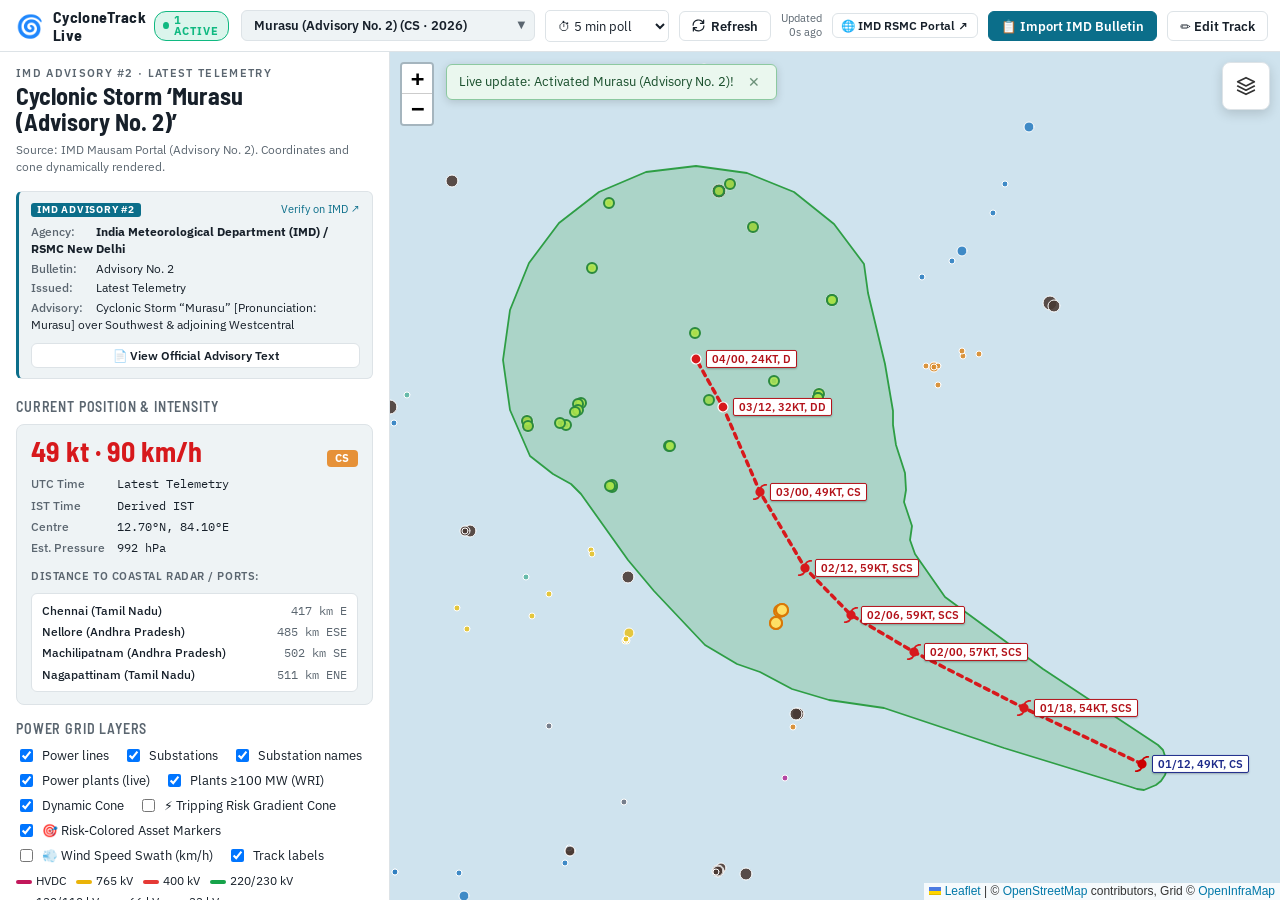
==== commit 8396758e: "Update power grid voltage color grading: HVDC dark pink, 765kV yellow, 400kV red, 220/230kV green, 1" ====
--- a/index.html
+++ b/index.html
@@ -167,13 +167,13 @@
         </div>
 
         <div class="kv">
-          <span><i class="sw" style="background:#00C1CF"></i>≥550 kV</span>
-          <span><i class="sw" style="background:#B54EB2"></i>310–549</span>
-          <span><i class="sw" style="background:#C73030"></i>220–309</span>
-          <span><i class="sw" style="background:#B55D00"></i>132–219</span>
-          <span><i class="sw" style="background:#B59F10"></i>52–131</span>
-          <span><i class="sw" style="background:#55B555"></i>25–51</span>
-          <span><i class="sw" style="background:#4E01B5"></i>HVDC</span>
+          <span><i class="sw" style="background:#C2185B"></i>HVDC</span>
+          <span><i class="sw" style="background:#EAB308"></i>765 kV</span>
+          <span><i class="sw" style="background:#E53935"></i>400 kV</span>
+          <span><i class="sw" style="background:#16A34A"></i>220/230 kV</span>
+          <span><i class="sw" style="background:#F472B6"></i>132/110 kV</span>
+          <span><i class="sw" style="background:#0D47A1"></i>66 kV</span>
+          <span><i class="sw" style="background:#8B4513"></i>33 kV</span>
         </div>
 
         <div class="kv">
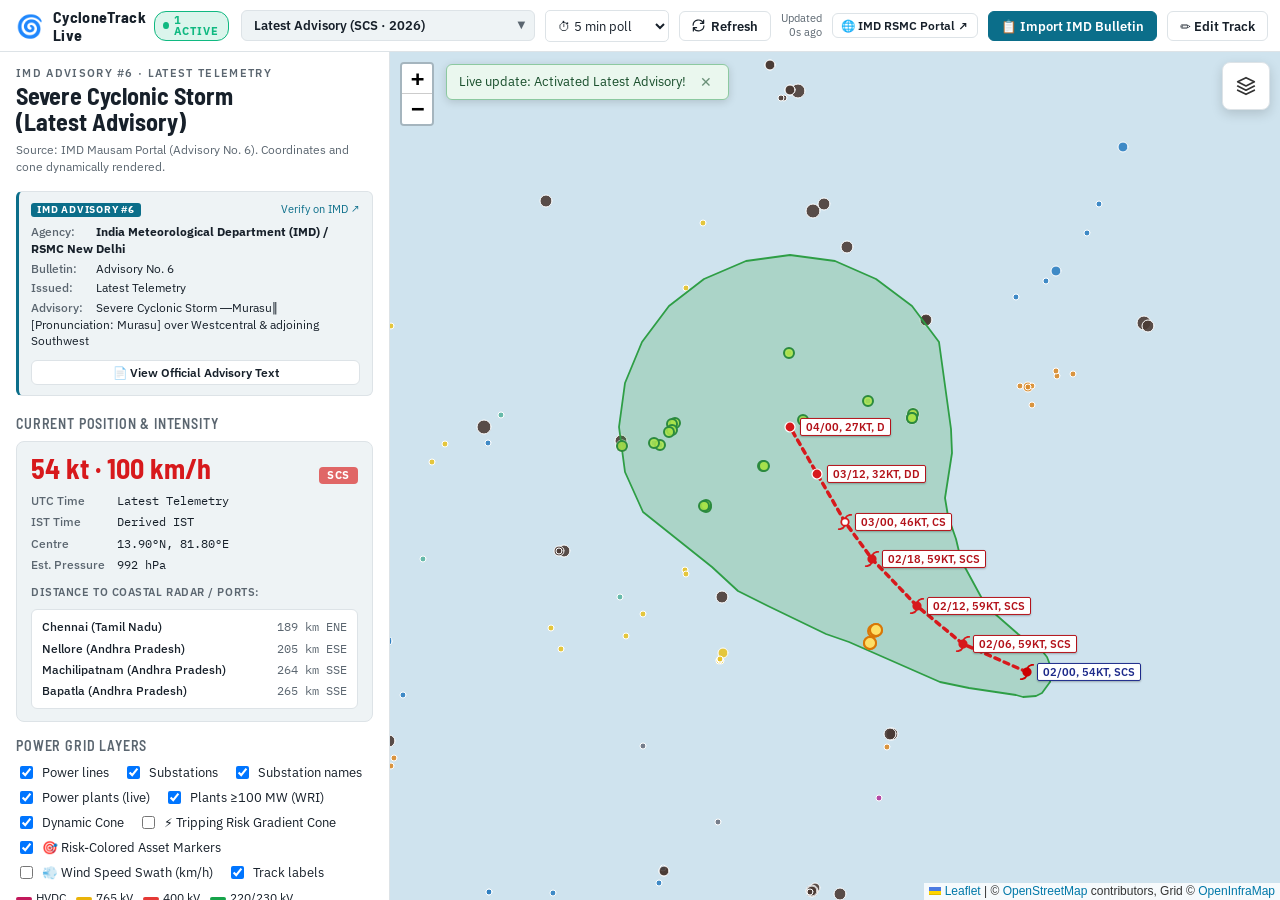
==== commit fbaaf8a2: "Default grid view to >=400 kV and add plant filters for >200 MW and >=500 MW" ====
--- a/index.html
+++ b/index.html
@@ -192,12 +192,18 @@
         <div class="row" style="flex-wrap: wrap; gap: 6px;">
           <select id="kv" aria-label="Voltage level filter" style="flex: 1 1 140px; min-width: 130px;">
             <option value="765">≥ 765 kV (Extra High Voltage)</option>
-            <option value="400">≥ 400 kV (Grid Backbone)</option>
-            <option value="220" selected>≥ 220 kV (High Voltage)</option>
+            <option value="400" selected>≥ 400 kV (Grid Backbone)</option>
+            <option value="220">≥ 220 kV (High Voltage)</option>
             <option value="132">≥ 132 kV (Sub-Transmission)</option>
             <option value="66">≥ 66 kV (Regional Grid)</option>
             <option value="33">≥ 33 kV (Medium Voltage)</option>
             <option value="0">All Voltages</option>
+          </select>
+          <select id="plant-mw" aria-label="Plant capacity filter" style="flex: 1 1 140px; min-width: 130px;">
+            <option value="100" selected>Plants ≥ 100 MW (All)</option>
+            <option value="200">Plants &gt; 200 MW (Major)</option>
+            <option value="500">Plants ≥ 500 MW (Mega)</option>
+            <option value="0">All Power Plants</option>
           </select>
           <button class="btn btn-primary btn-sm" id="scan" title="Re-scan grid assets inside cone">Re-scan</button>
           <button class="btn btn-sm" id="fitcone" title="Zoom map to the cone of uncertainty">Zoom to Cone</button>
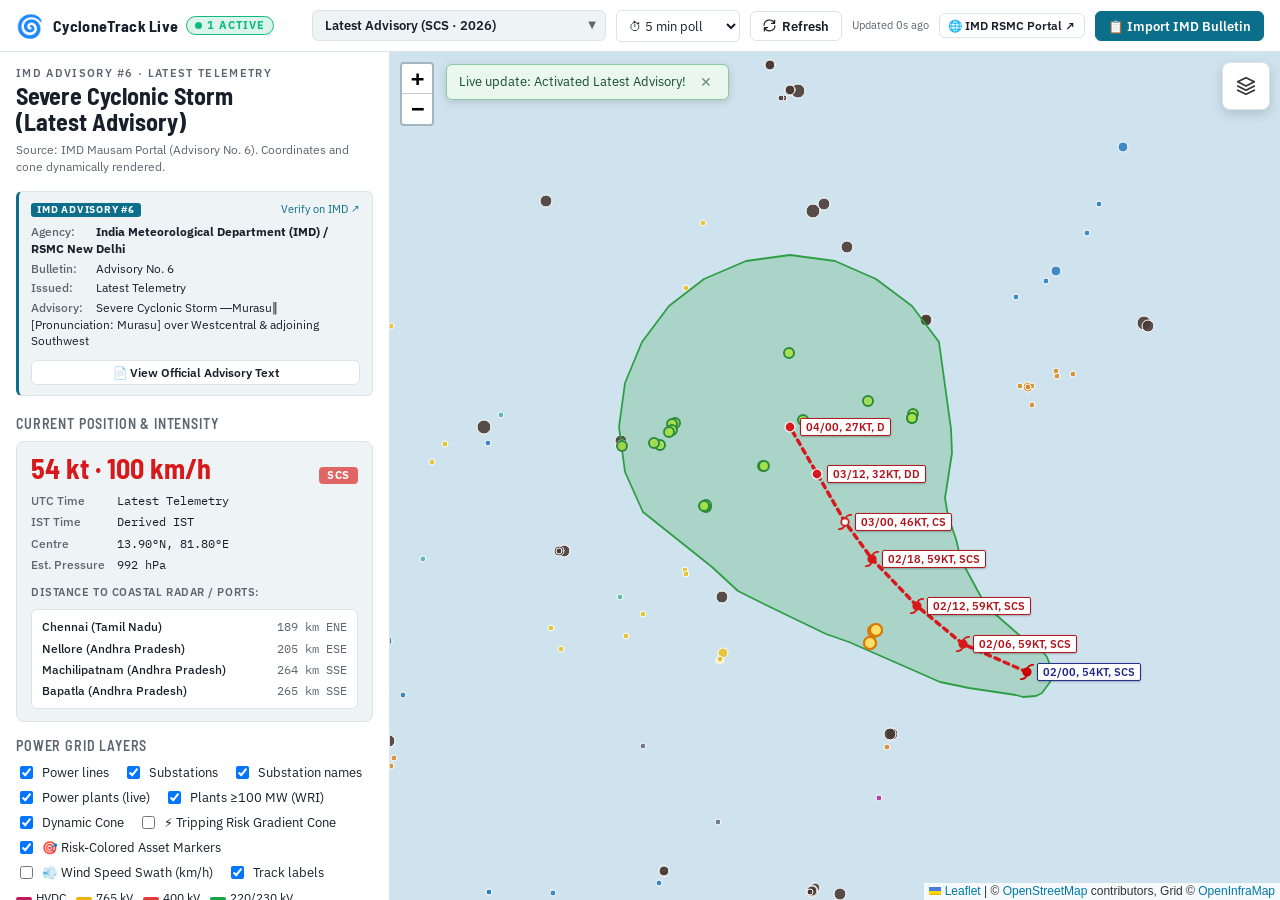
==== commit f0674c50: "Remove Edit Track button, modal, and simulator functionality" ====
--- a/index.html
+++ b/index.html
@@ -61,10 +61,6 @@
 
       <button class="btn btn-primary" id="btn-open-import" title="Paste official text bulletin from IMD or RSMC">
         📋 Import IMD Bulletin
-      </button>
-
-      <button class="btn" id="btn-open-edit" title="Edit track coordinates, winds, or simulate landfall">
-        ✏️ Edit Track
       </button>
     </div>
   </header>
@@ -301,35 +297,6 @@
     </div>
   </div>
 
-  <!-- MODAL: TRACK COORDINATE EDITOR -->
-  <div class="modal-overlay" id="modal-edit" role="dialog" aria-modal="true" aria-labelledby="edit-title">
-    <div class="modal-box" style="width:680px">
-      <div class="modal-header">
-        <h3 class="modal-title" id="edit-title">✏️ Interactive Track &amp; Landfall Simulator</h3>
-        <button type="button" class="modal-close" id="btn-close-edit" aria-label="Close modal">✕</button>
-      </div>
-      <div class="modal-body">
-        <p style="margin:0; font-size:12.5px; color:var(--muted);">
-          Edit track coordinates, wind speed (knots), or category. The Cone of Uncertainty and exposed power grid assets will recalculate in real-time.
-        </p>
-        <div style="overflow-x:auto; max-height:260px;">
-          <table>
-            <thead>
-              <tr>
-                <th>Time</th><th>Lat (°N)</th><th>Lon (°E)</th><th>kt</th><th>Cat</th><th>Kind</th><th></th>
-              </tr>
-            </thead>
-            <tbody id="editor-tbody"></tbody>
-          </table>
-        </div>
-        <button type="button" class="btn btn-sm" id="btn-add-point" style="align-self:flex-start;">+ Add Coordinate</button>
-      </div>
-      <div class="modal-footer">
-        <button type="button" class="btn" id="btn-cancel-edit">Cancel</button>
-        <button type="button" class="btn btn-primary" id="btn-apply-edit">Recalculate Cone &amp; Apply</button>
-      </div>
-    </div>
-  </div>
 
   <!-- MODAL: VIEW RAW OFFICIAL BULLETIN -->
   <div class="modal-overlay" id="modal-raw" role="dialog" aria-modal="true" aria-labelledby="raw-title">
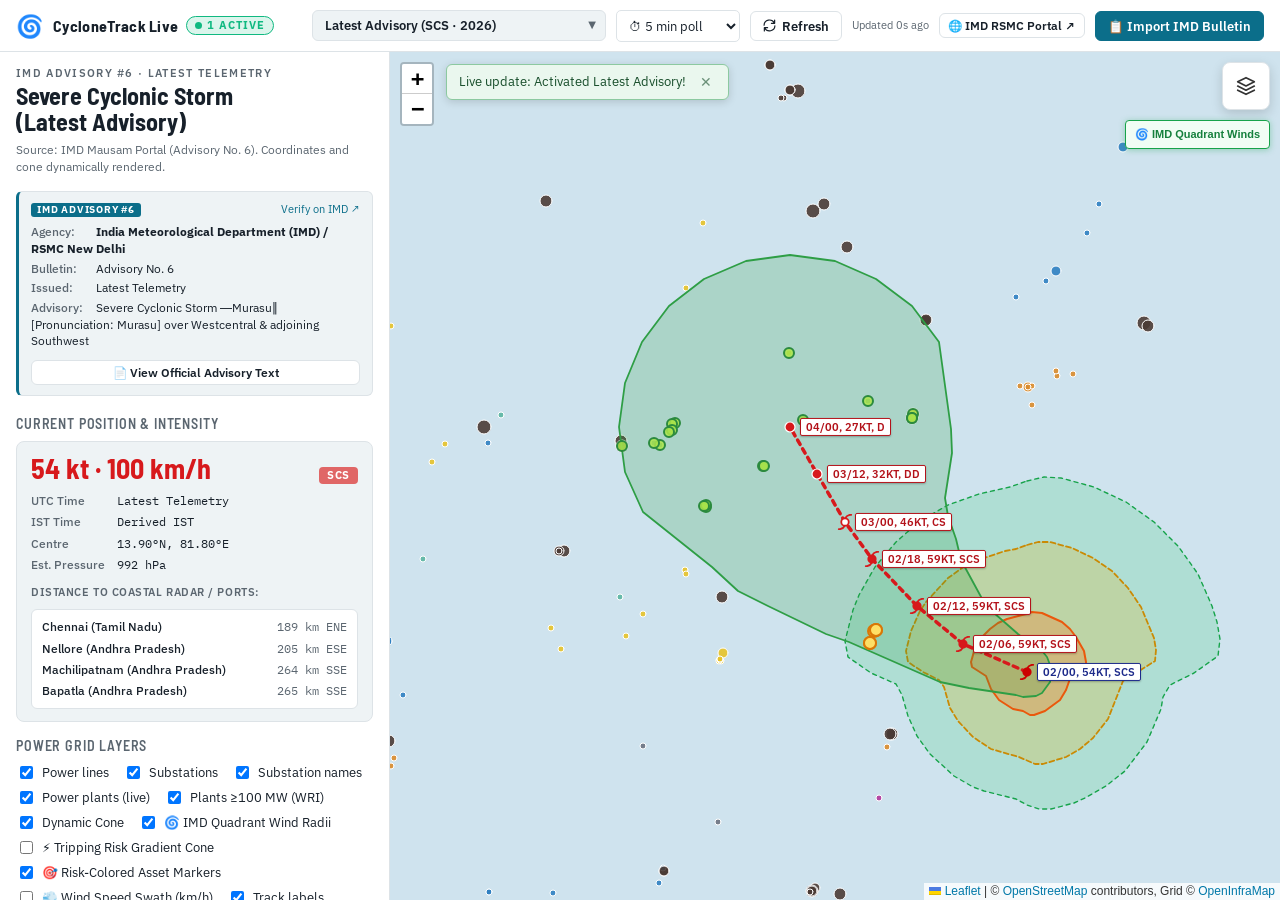
==== commit 71a7ad1b: "Add IMD quadrant wind distribution (28-33, 34-49, 50-63, >=64 KT) with map toggle button and legend" ====
--- a/index.html
+++ b/index.html
@@ -128,6 +128,7 @@
           <label><input type="checkbox" id="t-plants" checked> Power plants (live)</label>
           <label><input type="checkbox" id="t-wri" checked> Plants ≥100 MW (WRI)</label>
           <label><input type="checkbox" id="t-cone" checked> Dynamic Cone</label>
+          <label><input type="checkbox" id="t-quadrant-wind" checked> 🌀 IMD Quadrant Wind Radii</label>
           <label><input type="checkbox" id="t-prob-gradient"> ⚡ Tripping Risk Gradient Cone</label>
           <label><input type="checkbox" id="t-asset-risk" checked> 🎯 Risk-Colored Asset Markers</label>
           <label><input type="checkbox" id="t-wind-gradient"> 💨 Wind Speed Swath (km/h)</label>
@@ -159,6 +160,43 @@
             <span class="tick-low">Gale (65–90 km/h)</span>
             <span class="tick-med">Storm (90–120 km/h)</span>
             <span class="tick-high">Hurricane (&gt;120 km/h)</span>
+          </div>
+        </div>
+
+        <!-- IMD QUADRANT WIND DISTRIBUTION LEGEND -->
+        <div id="quadrant-wind-legend" class="quadrant-legend-card">
+          <div class="quadrant-legend-header">
+            <span class="quadrant-legend-title">🌀 IMD Quadrant Wind Distribution</span>
+            <span class="quadrant-legend-badge">Table-2 / RSMC</span>
+          </div>
+          <div class="quadrant-legend-tiers">
+            <div class="q-tier" id="tier-row-64">
+              <span class="q-swatch" style="background:#dc2626;"></span>
+              <span class="q-label"><b>≥64 KT</b> (≥118 KMPH) · Hurricane</span>
+              <span class="q-radii" id="q-radii-64">--</span>
+            </div>
+            <div class="q-tier" id="tier-row-50">
+              <span class="q-swatch" style="background:#ea580c;"></span>
+              <span class="q-label"><b>50–63 KT</b> (92–117 KMPH) · Storm</span>
+              <span class="q-radii" id="q-radii-50">--</span>
+            </div>
+            <div class="q-tier" id="tier-row-34">
+              <span class="q-swatch" style="background:#eab308;"></span>
+              <span class="q-label"><b>34–49 KT</b> (62–91 KMPH) · Gale</span>
+              <span class="q-radii" id="q-radii-34">--</span>
+            </div>
+            <div class="q-tier" id="tier-row-28">
+              <span class="q-swatch" style="background:#16a34a;"></span>
+              <span class="q-label"><b>28–33 KT</b> (52–61 KMPH) · Breeze</span>
+              <span class="q-radii" id="q-radii-28">--</span>
+            </div>
+          </div>
+          <div class="quadrant-legend-footer">
+            <span id="q-selected-pos-label">Radii for Current Position</span>
+            <div style="display:flex; gap:4px;">
+              <button type="button" class="btn btn-xs" id="btn-reset-quadrant" title="Reset view to active current storm center">Reset to Current</button>
+              <button type="button" class="btn btn-xs" id="btn-toggle-all-quadrants" title="Toggle showing quadrant wind distribution along all forecast points">Show All Track</button>
+            </div>
           </div>
         </div>
 
@@ -215,6 +253,10 @@
 
         <!-- RISK & WIND QUICK-TOGGLE ROW -->
         <div class="risk-toggle-row">
+          <label class="risk-pill-toggle active" id="pill-quadrant-wind" title="Toggle IMD Quadrant Wind Distribution (28-33, 34-49, 50-63, ≥64 KT)">
+            <input type="checkbox" id="t-quadrant-wind-sec" checked>
+            <span>🌀 Quadrant Wind Radii</span>
+          </label>
           <label class="risk-pill-toggle" title="Toggle Tripping Risk Color Gradient on the forecast cone">
             <input type="checkbox" id="t-prob-gradient-sec">
             <span>⚡ Tripping Risk Gradient</span>
--- a/app.css
+++ b/app.css
@@ -1047,6 +1047,139 @@
   color: #e03131 !important;
 }
 
+/* IMD QUADRANT WIND DISTRIBUTION (28-33, 34-49, 50-63, ≥64 KT) */
+.quadrant-legend-card {
+  background: var(--chip);
+  border: 1px solid var(--rule);
+  border-radius: 6px;
+  padding: 8px 10px;
+  margin: 8px 0 12px;
+  animation: fadeIn 0.2s ease-out;
+}
+.quadrant-legend-header {
+  display: flex;
+  justify-content: space-between;
+  align-items: center;
+  margin-bottom: 6px;
+}
+.quadrant-legend-title {
+  font-size: 11px;
+  font-weight: 700;
+  color: var(--fg);
+}
+.quadrant-legend-badge {
+  font-size: 9.5px;
+  font-weight: 600;
+  padding: 1px 6px;
+  border-radius: 10px;
+  background: rgba(2, 132, 199, 0.15);
+  color: #0284c7;
+  border: 1px solid rgba(2, 132, 199, 0.3);
+}
+.quadrant-legend-tiers {
+  display: flex;
+  flex-direction: column;
+  gap: 4px;
+}
+.q-tier {
+  display: flex;
+  align-items: center;
+  justify-content: space-between;
+  font-size: 10.5px;
+  padding: 3px 6px;
+  border-radius: 4px;
+  background: var(--bg);
+  border: 1px solid var(--rule);
+  transition: opacity 0.2s ease;
+}
+.q-tier.inactive {
+  opacity: 0.45;
+}
+.q-swatch {
+  width: 10px;
+  height: 10px;
+  border-radius: 2px;
+  display: inline-block;
+  margin-right: 6px;
+  flex-shrink: 0;
+}
+.q-label {
+  flex: 1;
+  color: var(--fg);
+}
+.q-radii {
+  font-family: ui-monospace, SFMono-Regular, Menlo, monospace;
+  font-size: 9.5px;
+  color: var(--muted);
+  text-align: right;
+  white-space: nowrap;
+}
+.quadrant-legend-footer {
+  display: flex;
+  justify-content: space-between;
+  align-items: center;
+  margin-top: 6px;
+  padding-top: 5px;
+  border-top: 1px dashed var(--rule);
+  font-size: 10px;
+  color: var(--muted);
+  flex-wrap: wrap;
+  gap: 4px;
+}
+.btn-xs {
+  font-size: 9.5px;
+  padding: 2px 6px;
+  border-radius: 3px;
+  background: var(--bg);
+  border: 1px solid var(--rule);
+  color: var(--fg);
+  cursor: pointer;
+}
+.btn-xs:hover {
+  border-color: var(--accent);
+}
+
+/* ON-MAP FLOATING TOGGLE BUTTON */
+.map-quadrant-control {
+  background: #ffffff;
+  border-radius: 4px;
+  box-shadow: 0 1px 5px rgba(0, 0, 0, 0.35);
+  padding: 5px 9px;
+  cursor: pointer;
+  font-size: 11px;
+  font-weight: 700;
+  color: #334155;
+  display: flex;
+  align-items: center;
+  gap: 5px;
+  border: 1.5px solid #cbd5e1;
+  user-select: none;
+  transition: all 0.2s ease;
+  margin-right: 10px;
+  margin-top: 10px;
+}
+.map-quadrant-control:hover {
+  background: #f1f5f9;
+  border-color: #94a3b8;
+}
+.map-quadrant-control.active {
+  background: #f0fdf4;
+  border-color: #16a34a;
+  color: #15803d;
+  box-shadow: 0 1px 6px rgba(22, 163, 74, 0.35);
+}
+:root.dark-theme .map-quadrant-control {
+  background: #1e293b;
+  color: #f1f5f9;
+  border-color: #334155;
+  box-shadow: 0 1px 5px rgba(0, 0, 0, 0.6);
+}
+:root.dark-theme .map-quadrant-control.active {
+  background: #064e3b;
+  border-color: #10b981;
+  color: #6ee7b7;
+}
+
 @media (max-width: 760px) {
   #topbar { height: auto; padding: 10px 12px; flex-wrap: wrap; }
   .toolbar-controls { width: 100%; justify-content: space-between; flex-wrap: wrap; }
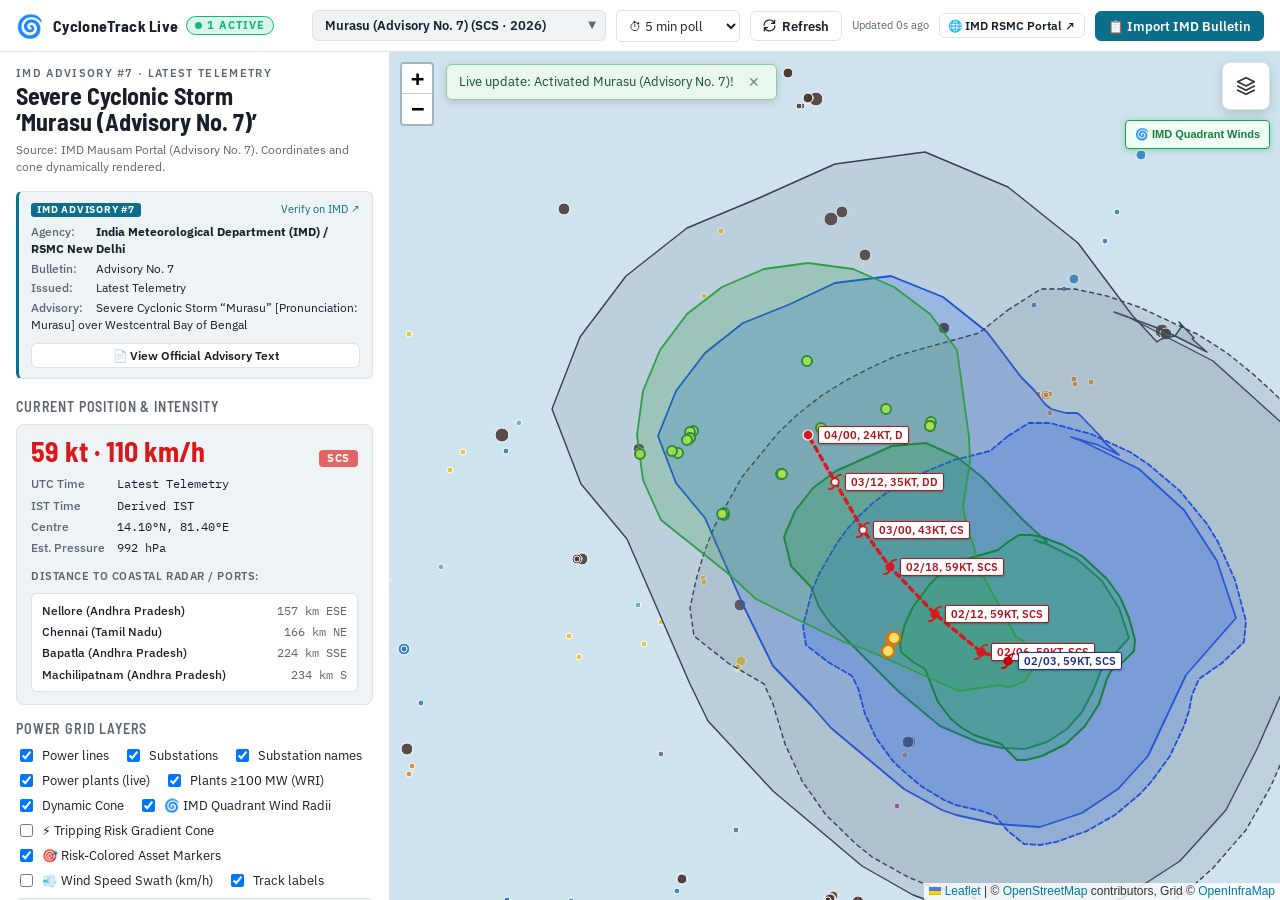
==== commit 220b24a6: "Calibrate IMD quadrant wind radii and swath zones against official Bulletin Track graphics (Page 8 &" ====
--- a/index.html
+++ b/index.html
@@ -167,35 +167,47 @@
         <div id="quadrant-wind-legend" class="quadrant-legend-card">
           <div class="quadrant-legend-header">
             <span class="quadrant-legend-title">🌀 IMD Quadrant Wind Distribution</span>
-            <span class="quadrant-legend-badge">Table-2 / RSMC</span>
+            <span class="quadrant-legend-badge">Bulletin Page 8 & 10</span>
           </div>
           <div class="quadrant-legend-tiers">
-            <div class="q-tier" id="tier-row-64">
-              <span class="q-swatch" style="background:#dc2626;"></span>
-              <span class="q-label"><b>≥64 KT</b> (≥118 KMPH) · Hurricane</span>
-              <span class="q-radii" id="q-radii-64">--</span>
-            </div>
-            <div class="q-tier" id="tier-row-50">
-              <span class="q-swatch" style="background:#ea580c;"></span>
-              <span class="q-label"><b>50–63 KT</b> (92–117 KMPH) · Storm</span>
-              <span class="q-radii" id="q-radii-50">--</span>
-            </div>
-            <div class="q-tier" id="tier-row-34">
-              <span class="q-swatch" style="background:#eab308;"></span>
-              <span class="q-label"><b>34–49 KT</b> (62–91 KMPH) · Gale</span>
-              <span class="q-radii" id="q-radii-34">--</span>
-            </div>
-            <div class="q-tier" id="tier-row-28">
-              <span class="q-swatch" style="background:#16a34a;"></span>
-              <span class="q-label"><b>28–33 KT</b> (52–61 KMPH) · Breeze</span>
-              <span class="q-radii" id="q-radii-28">--</span>
+            <div class="q-tier-wrapper" id="tier-wrapper-64">
+              <div class="q-tier" id="tier-row-64">
+                <span class="q-swatch" style="background:#facc15;"></span>
+                <span class="q-label"><b>≥64 KT</b> (≥118 KMPH) · Hurricane</span>
+                <span class="q-radii" id="q-radii-64">--</span>
+              </div>
+              <div class="q-impact-desc" id="q-impact-64">Impact: Phenomenal · Total suspension of fishing operations</div>
+            </div>
+            <div class="q-tier-wrapper" id="tier-wrapper-50">
+              <div class="q-tier" id="tier-row-50">
+                <span class="q-swatch" style="background:#16a34a;"></span>
+                <span class="q-label"><b>50–63 KT</b> (92–117 KMPH) · Storm</span>
+                <span class="q-radii" id="q-radii-50">--</span>
+              </div>
+              <div class="q-impact-desc" id="q-impact-50">Impact: Very high seas · Total suspension of fishing operations</div>
+            </div>
+            <div class="q-tier-wrapper" id="tier-wrapper-34">
+              <div class="q-tier" id="tier-row-34">
+                <span class="q-swatch" style="background:#2563eb;"></span>
+                <span class="q-label"><b>34–49 KT</b> (62–91 KMPH) · Gale</span>
+                <span class="q-radii" id="q-radii-34">--</span>
+              </div>
+              <div class="q-impact-desc" id="q-impact-34">Impact: High to very high seas · Total suspension of fishing operations</div>
+            </div>
+            <div class="q-tier-wrapper" id="tier-wrapper-28">
+              <div class="q-tier" id="tier-row-28">
+                <span class="q-swatch" style="background:#64748b;"></span>
+                <span class="q-label"><b>28–33 KT</b> (52–61 KMPH) · Breeze</span>
+                <span class="q-radii" id="q-radii-28">--</span>
+              </div>
+              <div class="q-impact-desc" id="q-impact-28">Impact: Very rough seas · Total suspension of fishing operations</div>
             </div>
           </div>
           <div class="quadrant-legend-footer">
             <span id="q-selected-pos-label">Radii for Current Position</span>
             <div style="display:flex; gap:4px;">
               <button type="button" class="btn btn-xs" id="btn-reset-quadrant" title="Reset view to active current storm center">Reset to Current</button>
-              <button type="button" class="btn btn-xs" id="btn-toggle-all-quadrants" title="Toggle showing quadrant wind distribution along all forecast points">Show All Track</button>
+              <button type="button" class="btn btn-xs" id="btn-toggle-quadrant-mode" title="Toggle between Full Track Swath, Center Petals, or Both">View: Both</button>
             </div>
           </div>
         </div>
--- a/app.css
+++ b/app.css
@@ -1079,7 +1079,12 @@
 .quadrant-legend-tiers {
   display: flex;
   flex-direction: column;
-  gap: 4px;
+  gap: 5px;
+}
+.q-tier-wrapper {
+  display: flex;
+  flex-direction: column;
+  gap: 2px;
 }
 .q-tier {
   display: flex;
@@ -1092,7 +1097,7 @@
   border: 1px solid var(--rule);
   transition: opacity 0.2s ease;
 }
-.q-tier.inactive {
+.q-tier.inactive, .q-tier-wrapper.inactive {
   opacity: 0.45;
 }
 .q-swatch {
@@ -1114,6 +1119,13 @@
   text-align: right;
   white-space: nowrap;
 }
+.q-impact-desc {
+  font-size: 9px;
+  color: var(--muted);
+  padding-left: 20px;
+  line-height: 1.3;
+  margin-bottom: 2px;
+}
 .quadrant-legend-footer {
   display: flex;
   justify-content: space-between;
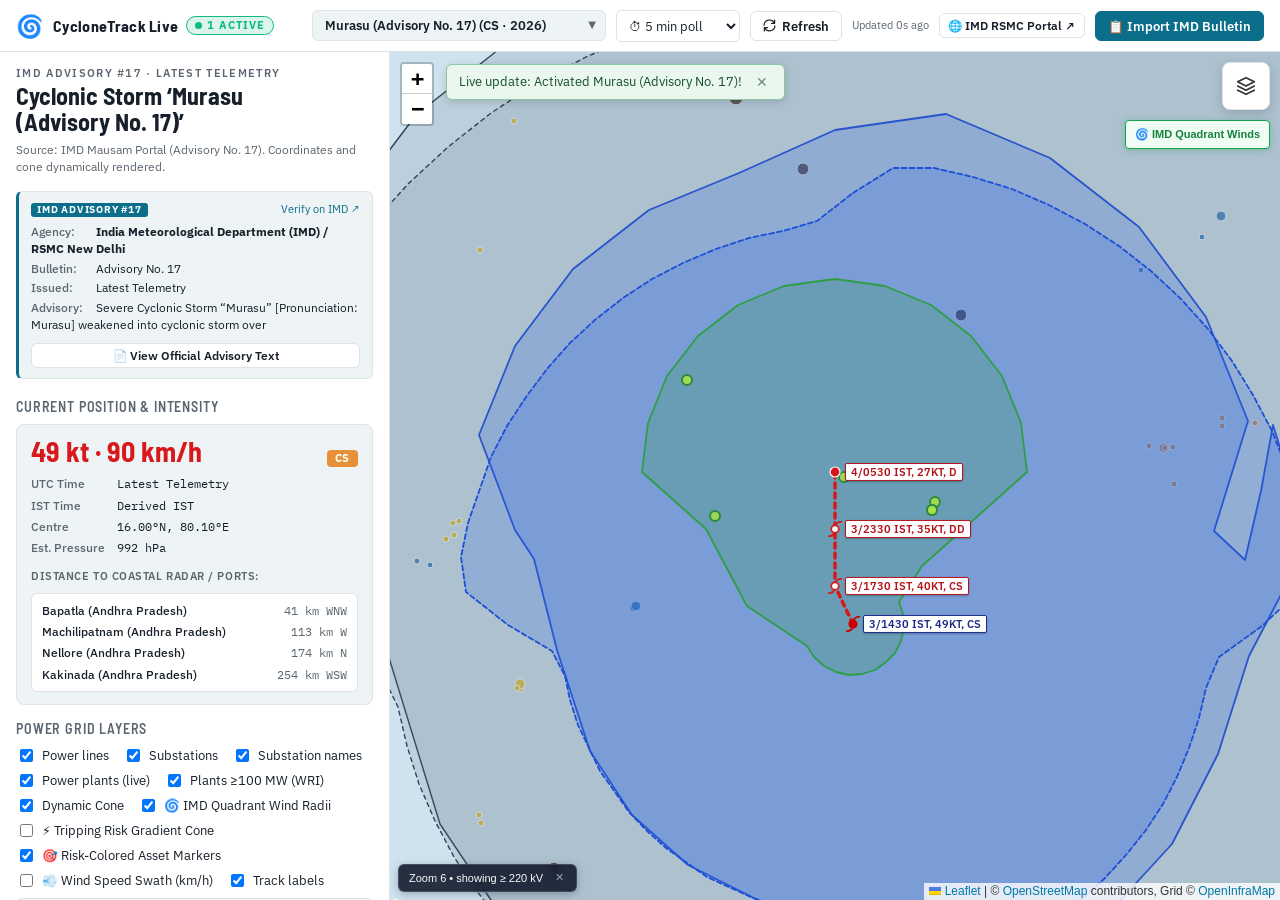
==== commit 38843fa5: "Add zoom-dependent voltage rules, IST track labels, and PSSE grid entity mapping" ====
--- a/index.html
+++ b/index.html
@@ -237,8 +237,9 @@
         <h2>Grid Assets Inside the Cone</h2>
         <div class="row" style="flex-wrap: wrap; gap: 6px;">
           <select id="kv" aria-label="Voltage level filter" style="flex: 1 1 140px; min-width: 130px;">
+            <option value="zoom" selected>All Voltages (Zoom to view)</option>
             <option value="765">≥ 765 kV (Extra High Voltage)</option>
-            <option value="400" selected>≥ 400 kV (Grid Backbone)</option>
+            <option value="400">≥ 400 kV (Grid Backbone)</option>
             <option value="220">≥ 220 kV (High Voltage)</option>
             <option value="132">≥ 132 kV (Sub-Transmission)</option>
             <option value="66">≥ 66 kV (Regional Grid)</option>
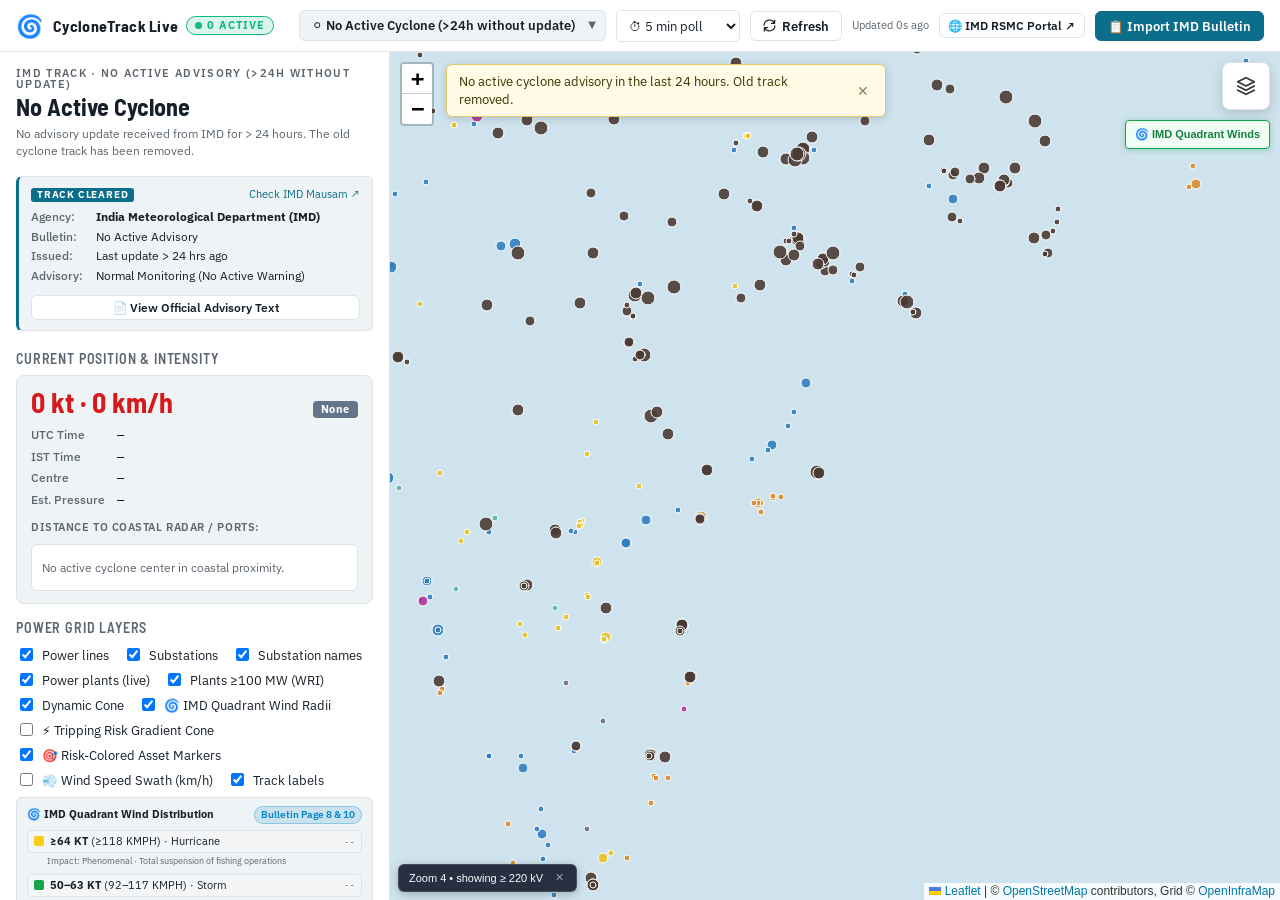
==== commit a80536a8: "Include substations, transmission lines, and plants inside IMD Quadrant Wind Radii in Likely Affecte" ====
--- a/index.html
+++ b/index.html
@@ -234,7 +234,7 @@
 
       <!-- GRID ASSET IMPACT SCANNER -->
       <section>
-        <h2>Grid Assets Inside the Cone</h2>
+        <h2>Grid Assets in Cone & Wind Radii</h2>
         <div class="row" style="flex-wrap: wrap; gap: 6px;">
           <select id="kv" aria-label="Voltage level filter" style="flex: 1 1 140px; min-width: 130px;">
             <option value="zoom" selected>All Voltages (Zoom to view)</option>
@@ -252,9 +252,9 @@
             <option value="500">Plants ≥ 500 MW (Mega)</option>
             <option value="0">All Power Plants</option>
           </select>
-          <button class="btn btn-primary btn-sm" id="scan" title="Re-scan grid assets inside cone">Re-scan</button>
-          <button class="btn btn-sm" id="fitcone" title="Zoom map to the cone of uncertainty">Zoom to Cone</button>
-          <button class="btn btn-sm btn-success" id="btn-export-excel" title="Download Excel spreadsheet of exposed grid assets inside the forecast cone">
+          <button class="btn btn-primary btn-sm" id="scan" title="Re-scan grid assets inside cone & quadrant wind radii">Re-scan</button>
+          <button class="btn btn-sm" id="fitcone" title="Zoom map to the cone and quadrant wind radii">Zoom to Impact Zone</button>
+          <button class="btn btn-sm btn-success" id="btn-export-excel" title="Download Excel spreadsheet of exposed grid assets inside forecast cone and quadrant wind radii">
             <svg width="13" height="13" viewBox="0 0 24 24" fill="none" stroke="currentColor" stroke-width="2.2" stroke-linecap="round" stroke-linejoin="round">
               <path d="M21 15v4a2 2 0 0 1-2 2H5a2 2 0 0 1-2-2v-4"/>
               <polyline points="7 10 12 15 17 10"/>
@@ -284,7 +284,7 @@
           </label>
         </div>
 
-        <p class="note">Filter transmission lines and substations on the map by voltage, and scan exposed assets inside the forecast cone.</p>
+        <p class="note">Filter transmission lines and substations on the map by voltage, and scan exposed assets inside the forecast cone and IMD quadrant wind radii.</p>
         <div id="assets"></div>
       </section>
 
--- a/app.css
+++ b/app.css
@@ -1019,6 +1019,39 @@
   border-color: rgba(255, 107, 107, 0.35);
   font-weight: 600;
 }
+.zone-badge {
+  display: inline-block;
+  padding: 1px 6px;
+  border-radius: 3px;
+  font-size: 10px;
+  font-weight: 600;
+  white-space: nowrap;
+}
+.zone-r64 {
+  background: rgba(250, 204, 21, 0.22);
+  color: #a16207;
+  border: 1px solid #ca8a04;
+}
+.zone-r50 {
+  background: rgba(22, 163, 74, 0.18);
+  color: #15803d;
+  border: 1px solid #16a34a;
+}
+.zone-r34 {
+  background: rgba(37, 99, 235, 0.16);
+  color: #1d4ed8;
+  border: 1px solid #2563eb;
+}
+.zone-r28 {
+  background: rgba(100, 116, 139, 0.18);
+  color: #334155;
+  border: 1px solid #64748b;
+}
+.zone-cone {
+  background: rgba(147, 51, 234, 0.14);
+  color: #7e22ce;
+  border: 1px solid #9333ea;
+}
 .wind-cell {
   font-size: 11px;
   font-weight: 600;
